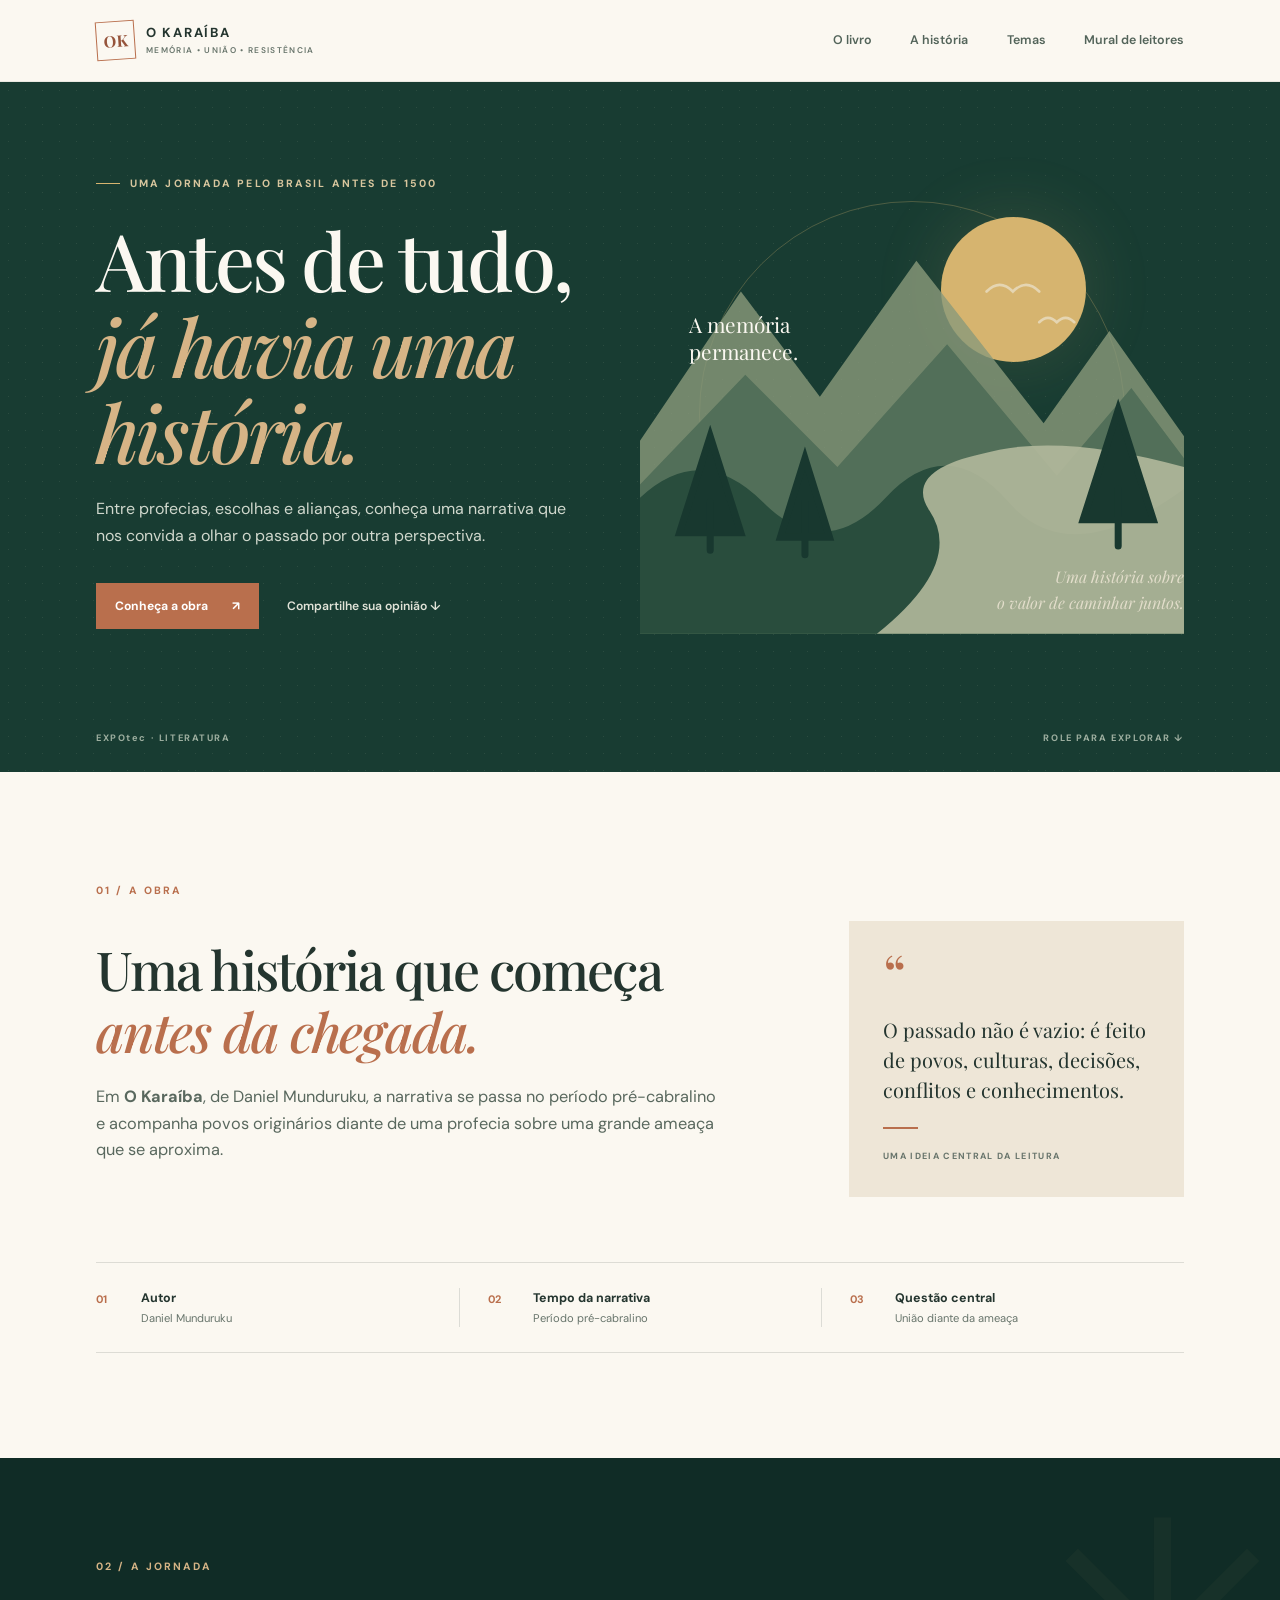
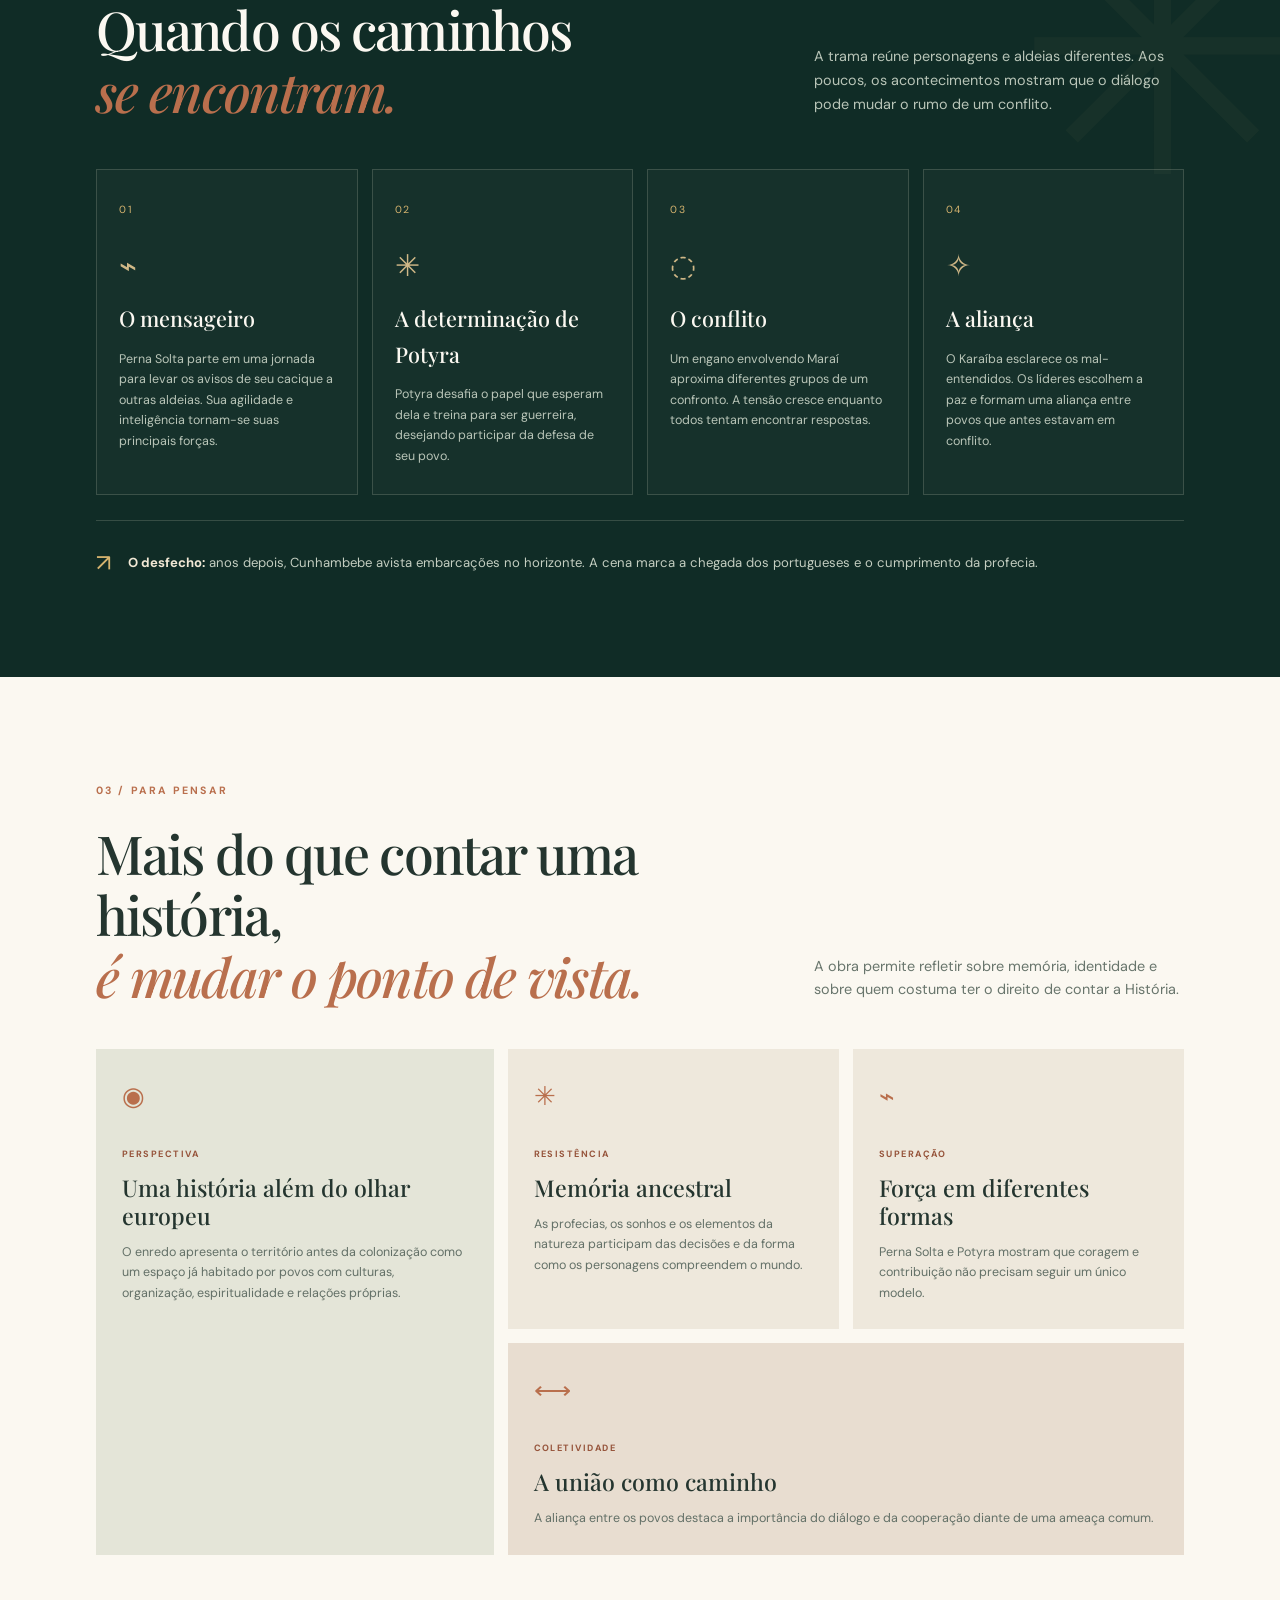
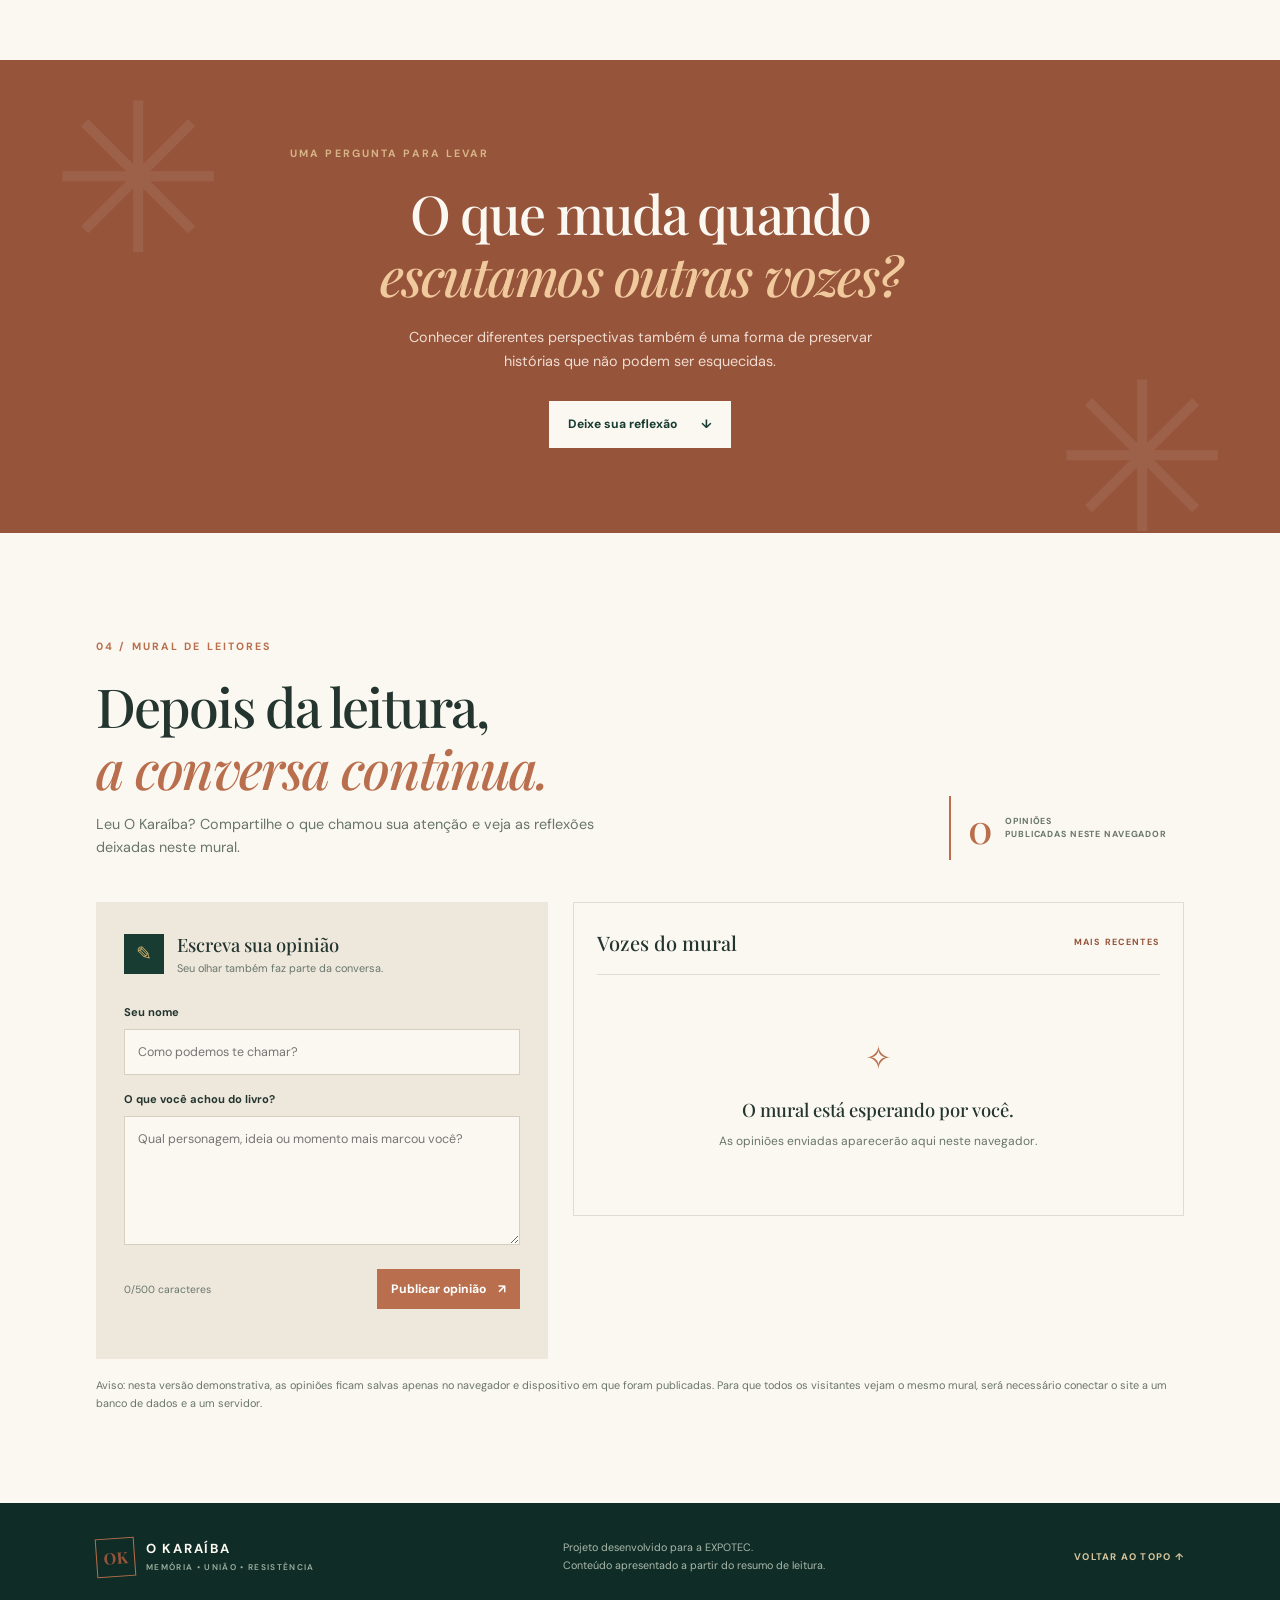
==== index.html @ c80875e7 "Atualização 1" ====
<!DOCTYPE html>
<html lang="pt-BR">
<head>
  <meta charset="UTF-8">
  <meta name="viewport" content="width=device-width, initial-scale=1.0">
  <meta name="description" content="Uma experiência sobre O Karaíba, de Daniel Munduruku: memória, união e resistência dos povos originários.">
  <title>O Karaíba | Memória, união e resistência</title>
  <link rel="preconnect" href="https://fonts.googleapis.com">
  <link rel="preconnect" href="https://fonts.gstatic.com" crossorigin>
  <link href="https://fonts.googleapis.com/css2?family=DM+Sans:wght@400;500;600;700&family=Playfair+Display:wght@500;600;700&display=swap" rel="stylesheet">
  <link rel="stylesheet" href="style.css">
  <script src="script.js" defer></script>
</head>
<body>
  <header class="topbar">
    <a class="brand" href="#inicio" aria-label="O Karaíba, início">
      <span class="brand-mark">OK</span>
      <span>O KARAÍBA<small>MEMÓRIA • UNIÃO • RESISTÊNCIA</small></span>
    </a>
    <button class="menu-toggle" id="menu-toggle" aria-label="Abrir menu" aria-expanded="false">☰</button>
    <nav class="nav" id="nav">
      <a href="#livro">O livro</a>
      <a href="#historia">A história</a>
      <a href="#temas">Temas</a>
      <a href="#mural">Mural de leitores</a>
    </nav>
  </header>

  <main>
    <section class="hero" id="inicio">
      <div class="hero-text">
        <span class="eyebrow"><span></span> UMA JORNADA PELO BRASIL ANTES DE 1500</span>
        <h1>Antes de tudo,<br><em>já havia uma história.</em></h1>
        <p>Entre profecias, escolhas e alianças, conheça uma narrativa que nos convida a olhar o passado por outra perspectiva.</p>
        <div class="hero-actions">
          <a class="button button-primary" href="#livro">Conheça a obra <span>↗</span></a>
          <a class="text-link" href="#mural">Compartilhe sua opinião <span>↓</span></a>
        </div>
      </div>
      <div class="hero-art" aria-label="Ilustração abstrata inspirada em paisagens de floresta e rio">
        <div class="sun"></div>
        <div class="moon-text">A memória<br>permanece.</div>
        <svg class="landscape" viewBox="0 0 620 500" role="img" aria-label="Paisagem estilizada de floresta, montanhas e rio">
          <path class="mountain-back" d="M0 280 115 110 205 230 315 75 460 260 535 155 620 275V500H0Z"/>
          <path class="mountain-front" d="M0 330 120 205 225 310 350 170 475 320 560 220 620 300V500H0Z"/>
          <path class="forest" d="M0 345Q70 280 140 350T280 345T420 350T620 335V500H0Z"/>
          <path class="river" d="M270 500Q370 420 330 360Q300 315 390 295Q475 270 620 310V500Z"/>
          <g class="trees">
            <path d="M45 385 80 275 115 385Z M80 405 80 350" />
            <path d="M505 370 545 245 585 370Z M545 400 545 335" />
            <path d="M160 390 188 300 216 390Z M188 410 188 350" />
          </g>
          <g class="birds"><path d="M395 110q15 -15 30 0q15 -15 30 0"/><path d="M455 145q10 -10 20 0q10 -10 20 0"/></g>
        </svg>
        <div class="art-caption">Uma história sobre<br>o valor de caminhar juntos.</div>
      </div>
      <div class="hero-bottom"><span>EXPOtec · LITERATURA</span><span>ROLE PARA EXPLORAR ↓</span></div>
    </section>

    <section class="intro section-wrap" id="livro">
      <div class="section-kicker">01 / A OBRA</div>
      <div class="intro-grid">
        <div>
          <h2>Uma história que começa <em>antes da chegada.</em></h2>
          <p class="lead">Em <strong>O Karaíba</strong>, de Daniel Munduruku, a narrativa se passa no período pré-cabralino e acompanha povos originários diante de uma profecia sobre uma grande ameaça que se aproxima.</p>
        </div>
        <div class="intro-note">
          <span class="quote-mark">“</span>
          <p>O passado não é vazio: é feito de povos, culturas, decisões, conflitos e conhecimentos.</p>
          <span class="note-line"></span>
          <small>UMA IDEIA CENTRAL DA LEITURA</small>
        </div>
      </div>
      <div class="info-strip">
        <div><span>01</span><strong>Autor</strong><small>Daniel Munduruku</small></div>
        <div><span>02</span><strong>Tempo da narrativa</strong><small>Período pré-cabralino</small></div>
        <div><span>03</span><strong>Questão central</strong><small>União diante da ameaça</small></div>
      </div>
    </section>

    <section class="story-section" id="historia">
      <div class="section-wrap">
        <div class="section-kicker light">02 / A JORNADA</div>
        <div class="section-heading">
          <h2>Quando os caminhos<br><em>se encontram.</em></h2>
          <p>A trama reúne personagens e aldeias diferentes. Aos poucos, os acontecimentos mostram que o diálogo pode mudar o rumo de um conflito.</p>
        </div>
        <div class="story-grid">
          <article class="story-card">
            <span class="story-number">01</span><div class="story-symbol">⌁</div>
            <h3>O mensageiro</h3>
            <p>Perna Solta parte em uma jornada para levar os avisos de seu cacique a outras aldeias. Sua agilidade e inteligência tornam-se suas principais forças.</p>
          </article>
          <article class="story-card">
            <span class="story-number">02</span><div class="story-symbol">✳</div>
            <h3>A determinação de Potyra</h3>
            <p>Potyra desafia o papel que esperam dela e treina para ser guerreira, desejando participar da defesa de seu povo.</p>
          </article>
          <article class="story-card">
            <span class="story-number">03</span><div class="story-symbol">◌</div>
            <h3>O conflito</h3>
            <p>Um engano envolvendo Maraí aproxima diferentes grupos de um confronto. A tensão cresce enquanto todos tentam encontrar respostas.</p>
          </article>
          <article class="story-card">
            <span class="story-number">04</span><div class="story-symbol">✧</div>
            <h3>A aliança</h3>
            <p>O Karaíba esclarece os mal-entendidos. Os líderes escolhem a paz e formam uma aliança entre povos que antes estavam em conflito.</p>
          </article>
        </div>
        <div class="ending-note"><span class="ending-icon">↗</span><p><strong>O desfecho:</strong> anos depois, Cunhambebe avista embarcações no horizonte. A cena marca a chegada dos portugueses e o cumprimento da profecia.</p></div>
      </div>
    </section>

    <section class="themes section-wrap" id="temas">
      <div class="section-kicker">03 / PARA PENSAR</div>
      <div class="section-heading dark-heading">
        <h2>Mais do que contar uma história,<br><em>é mudar o ponto de vista.</em></h2>
        <p>A obra permite refletir sobre memória, identidade e sobre quem costuma ter o direito de contar a História.</p>
      </div>
      <div class="theme-grid">
        <article class="theme-card theme-large">
          <span class="theme-icon">◉</span><span class="theme-label">PERSPECTIVA</span>
          <h3>Uma história além do olhar europeu</h3>
          <p>O enredo apresenta o território antes da colonização como um espaço já habitado por povos com culturas, organização, espiritualidade e relações próprias.</p>
        </article>
        <article class="theme-card">
          <span class="theme-icon">✳</span><span class="theme-label">RESISTÊNCIA</span>
          <h3>Memória ancestral</h3>
          <p>As profecias, os sonhos e os elementos da natureza participam das decisões e da forma como os personagens compreendem o mundo.</p>
        </article>
        <article class="theme-card">
          <span class="theme-icon">⌁</span><span class="theme-label">SUPERAÇÃO</span>
          <h3>Força em diferentes formas</h3>
          <p>Perna Solta e Potyra mostram que coragem e contribuição não precisam seguir um único modelo.</p>
        </article>
        <article class="theme-card theme-wide">
          <span class="theme-icon">⟷</span><span class="theme-label">COLETIVIDADE</span>
          <h3>A união como caminho</h3>
          <p>A aliança entre os povos destaca a importância do diálogo e da cooperação diante de uma ameaça comum.</p>
        </article>
      </div>
    </section>

    <section class="reflection">
      <div class="reflection-inner">
        <span class="section-kicker light">UMA PERGUNTA PARA LEVAR</span>
        <h2>O que muda quando<br><em>escutamos outras vozes?</em></h2>
        <p>Conhecer diferentes perspectivas também é uma forma de preservar histórias que não podem ser esquecidas.</p>
        <a href="#mural" class="button button-light">Deixe sua reflexão <span>↓</span></a>
      </div>
    </section>

    <section class="mural-section section-wrap" id="mural">
      <div class="section-kicker">04 / MURAL DE LEITORES</div>
      <div class="mural-heading">
        <div><h2>Depois da leitura,<br><em>a conversa continua.</em></h2><p>Leu O Karaíba? Compartilhe o que chamou sua atenção e veja as reflexões deixadas neste mural.</p></div>
        <div class="mural-count"><strong id="opinion-count">0</strong><span>OPINIÕES<br>PUBLICADAS NESTE NAVEGADOR</span></div>
      </div>
      <div class="mural-layout">
        <form class="opinion-form" id="opinion-form">
          <div class="form-top"><span>✎</span><div><strong>Escreva sua opinião</strong><small>Seu olhar também faz parte da conversa.</small></div></div>
          <label for="reader-name">Seu nome</label>
          <input id="reader-name" name="name" type="text" maxlength="40" placeholder="Como podemos te chamar?" required>
          <label for="reader-opinion">O que você achou do livro?</label>
          <textarea id="reader-opinion" name="opinion" rows="5" maxlength="500" placeholder="Qual personagem, ideia ou momento mais marcou você?" required></textarea>
          <div class="form-bottom"><small><span id="char-count">0</span>/500 caracteres</small><button class="button button-primary" type="submit">Publicar opinião <span>↗</span></button></div>
          <p class="form-feedback" id="form-feedback" role="status"></p>
        </form>
        <div class="opinions-area">
          <div class="opinions-top"><strong>Vozes do mural</strong><span>MAIS RECENTES</span></div>
          <div id="opinions-list" class="opinions-list" aria-live="polite">
            <div class="empty-state"><span>✧</span><strong>O mural está esperando por você.</strong><p>As opiniões enviadas aparecerão aqui neste navegador.</p></div>
          </div>
        </div>
      </div>
      <p class="mural-disclaimer">Aviso: nesta versão demonstrativa, as opiniões ficam salvas apenas no navegador e dispositivo em que foram publicadas. Para que todos os visitantes vejam o mesmo mural, será necessário conectar o site a um banco de dados e a um servidor.</p>
    </section>
  </main>

  <footer class="footer">
    <a class="brand footer-brand" href="#inicio"><span class="brand-mark">OK</span><span>O KARAÍBA<small>MEMÓRIA • UNIÃO • RESISTÊNCIA</small></span></a>
    <p>Projeto desenvolvido para a EXPOTEC.<br>Conteúdo apresentado a partir do resumo de leitura.</p>
    <a href="#inicio" class="back-top">VOLTAR AO TOPO ↑</a>
  </footer>
</body>
</html>
---- style.css ----
/* O KARAÍBA — identidade visual inspirada em floresta, terra e água */
:root {
  --forest: #183c32;
  --forest-deep: #102c26;
  --leaf: #52735a;
  --sage: #a9b59a;
  --sand: #f2eadb;
  --paper: #fbf8f1;
  --clay: #b96f4d;
  --clay-dark: #96543b;
  --gold: #d6b46f;
  --ink: #24352f;
  --muted: #68756c;
  --line: rgba(36, 53, 47, .14);
  --serif: "Playfair Display", Georgia, serif;
  --sans: "DM Sans", Arial, sans-serif;
}
* { box-sizing: border-box; }
html { scroll-behavior: smooth; scroll-padding-top: 90px; }
body { margin: 0; background: var(--paper); color: var(--ink); font-family: var(--sans); line-height: 1.65; }
a { color: inherit; text-decoration: none; }
.topbar { height: 82px; padding: 0 7.5%; display: flex; align-items: center; justify-content: space-between; background: var(--paper); position: sticky; top: 0; z-index: 20; border-bottom: 1px solid rgba(36,53,47,.08); }
.brand { display: flex; align-items: center; gap: 11px; font-weight: 700; letter-spacing: .13em; font-size: .82rem; line-height: 1.25; }
.brand small { display: block; color: var(--muted); font-size: .52rem; letter-spacing: .16em; margin-top: 5px; font-weight: 600; }
.brand-mark { width: 39px; height: 39px; display: grid; place-items: center; border: 1px solid var(--clay); color: var(--clay-dark); font-family: var(--serif); font-size: 1rem; letter-spacing: 0; transform: rotate(-4deg); }
.nav { display: flex; gap: clamp(18px, 3vw, 42px); align-items: center; }
.nav a { color: #53645a; font-size: .78rem; font-weight: 600; transition: color .2s; }
.nav a:hover, .text-link:hover { color: var(--clay); }
.menu-toggle { display: none; border: 0; background: none; color: var(--forest); font-size: 1.5rem; cursor: pointer; }
.hero { min-height: 690px; background: var(--forest); color: var(--paper); position: relative; overflow: hidden; display: grid; grid-template-columns: 1fr 1fr; align-items: center; padding: 75px 7.5% 100px; }
.hero::before { content: ""; position: absolute; inset: 0; opacity: .13; background-image: radial-gradient(var(--sage) .7px, transparent .7px); background-size: 17px 17px; pointer-events: none; }
.hero-text { max-width: 590px; position: relative; z-index: 2; padding-bottom: 25px; }
.eyebrow, .section-kicker { font-size: .66rem; letter-spacing: .2em; font-weight: 700; color: var(--clay); display: flex; align-items: center; gap: 10px; }
.eyebrow { color: #d8c69e; }
.eyebrow span { width: 24px; height: 1px; background: var(--gold); }
h1, h2, h3, p { margin-top: 0; }
h1, h2 { font-family: var(--serif); font-weight: 500; letter-spacing: -.035em; }
h1 { font-size: clamp(3.2rem, 6.2vw, 5.8rem); line-height: 1.08; margin: 25px 0 22px; }
h1 em, h2 em { color: #d6b486; font-weight: 500; }
.hero-text > p { max-width: 475px; color: #d0d8cd; font-size: 1rem; }
.hero-actions { display: flex; align-items: center; gap: 28px; margin-top: 34px; flex-wrap: wrap; }
.button { display: inline-flex; align-items: center; justify-content: center; gap: 24px; padding: 13px 19px; font-family: var(--sans); font-size: .76rem; font-weight: 700; border: 0; cursor: pointer; transition: transform .2s, background .2s; }
.button:hover { transform: translateY(-2px); }
.button-primary { background: var(--clay); color: white; }
.button-primary:hover { background: var(--clay-dark); }
.text-link { font-size: .76rem; color: #e1e3d8; font-weight: 600; }
.hero-art { min-height: 470px; position: relative; display: flex; align-items: center; justify-content: center; }
.hero-art::before { content: ""; position: absolute; width: 78%; aspect-ratio: 1; border: 1px solid rgba(214,180,111,.28); border-radius: 50%; }
.sun { width: 145px; height: 145px; border-radius: 50%; background: var(--gold); position: absolute; top: 8%; right: 18%; box-shadow: 0 0 70px rgba(214,180,111,.16); }
.landscape { width: 112%; max-width: 660px; position: relative; z-index: 1; overflow: visible; }
.mountain-back { fill: #8a9a7b; opacity: .8; }
.mountain-front { fill: #526f59; }
.forest { fill: #294d3d; }
.river { fill: #b2b89c; opacity: .9; }
.trees { fill: #18382f; stroke: #18382f; stroke-width: 8; stroke-linecap: round; }
.birds { fill: none; stroke: #e5d5b2; stroke-width: 3; stroke-linecap: round; }
.moon-text { position: absolute; z-index: 3; top: 28%; left: 9%; font-family: var(--serif); font-size: 1.3rem; line-height: 1.3; color: var(--paper); }
.art-caption { position: absolute; z-index: 4; right: 0; bottom: 7%; color: #e2ddca; font-family: var(--serif); font-style: italic; font-size: 1rem; text-align: right; }
.hero-bottom { position: absolute; left: 7.5%; right: 7.5%; bottom: 26px; display: flex; justify-content: space-between; color: #9eafa0; font-size: .58rem; letter-spacing: .17em; font-weight: 700; }
.section-wrap { width: min(1120px, 85%); margin: 0 auto; }
.intro { padding-top: 110px; padding-bottom: 105px; }
.intro-grid { display: grid; grid-template-columns: 1.3fr .7fr; gap: 12%; align-items: center; margin-top: 22px; }
h2 { font-size: clamp(2.35rem, 4.2vw, 3.8rem); line-height: 1.15; margin-bottom: 22px; }
h2 em { color: var(--clay); }
.lead { font-size: 1.02rem; color: #59685e; max-width: 680px; }
.intro-note { background: #eee6d7; padding: 30px 34px; position: relative; }
.quote-mark { font-family: var(--serif); color: var(--clay); font-size: 3.5rem; line-height: .8; }
.intro-note p { font-family: var(--serif); font-size: 1.25rem; line-height: 1.5; margin: 10px 0 22px; }
.note-line { display: block; width: 35px; height: 2px; background: var(--clay); margin-bottom: 12px; }
.intro-note small { font-size: .56rem; color: var(--muted); letter-spacing: .15em; font-weight: 700; }
.info-strip { margin-top: 65px; padding: 25px 0; border-top: 1px solid var(--line); border-bottom: 1px solid var(--line); display: grid; grid-template-columns: repeat(3, 1fr); }
.info-strip div { display: grid; grid-template-columns: 35px 1fr; column-gap: 10px; }
.info-strip div + div { border-left: 1px solid var(--line); padding-left: 28px; }
.info-strip span { grid-row: span 2; color: var(--clay); font-size: .68rem; font-weight: 700; padding-top: 3px; }
.info-strip strong { font-size: .78rem; }
.info-strip small { color: var(--muted); font-size: .7rem; }
.story-section { background: var(--forest-deep); color: var(--paper); padding: 100px 0 95px; position: relative; overflow: hidden; }
.story-section::after { content: "✳"; position: absolute; right: -30px; top: 20px; font-size: 22rem; line-height: 1; color: rgba(214,180,111,.035); pointer-events: none; }
.light { color: #d6b486; }
.section-heading { display: flex; justify-content: space-between; align-items: end; gap: 40px; margin: 22px 0 48px; position: relative; z-index: 1; }
.section-heading h2 { margin: 0; }
.section-heading p { max-width: 370px; color: #b9c5b8; font-size: .9rem; margin-bottom: 5px; }
.story-grid { display: grid; grid-template-columns: repeat(4, 1fr); gap: 14px; position: relative; z-index: 1; }
.story-card { padding: 25px 22px 27px; border: 1px solid rgba(228,224,203,.18); min-height: 285px; position: relative; background: rgba(255,255,255,.025); }
.story-number { color: var(--gold); font-size: .65rem; letter-spacing: .15em; }
.story-symbol { color: #d0b887; font-size: 1.9rem; margin: 19px 0 10px; }
.story-card h3 { font-family: var(--serif); font-size: 1.35rem; font-weight: 500; margin-bottom: 12px; }
.story-card p { color: #b9c5b8; font-size: .78rem; margin: 0; }
.ending-note { margin-top: 25px; display: flex; gap: 17px; align-items: center; border-top: 1px solid rgba(228,224,203,.18); padding-top: 22px; position: relative; z-index: 1; }
.ending-icon { color: var(--gold); font-size: 1.5rem; }
.ending-note p { margin: 0; color: #c4cec1; font-size: .82rem; }
.ending-note strong { color: #f1e8d5; }
.themes { padding-top: 105px; padding-bottom: 105px; }
.dark-heading { margin-bottom: 42px; }
.dark-heading p { color: var(--muted); }
.theme-grid { display: grid; grid-template-columns: 1.2fr 1fr 1fr; gap: 14px; }
.theme-card { min-height: 245px; background: #eee8dc; padding: 26px; }
.theme-large { grid-row: span 2; min-height: 100%; background: #e4e5d8; }
.theme-wide { grid-column: span 2; min-height: 190px; background: #e8ddd0; }
.theme-icon { display: block; font-size: 1.65rem; color: var(--clay); margin-bottom: 20px; }
.theme-label { color: var(--clay-dark); letter-spacing: .16em; font-size: .57rem; font-weight: 700; }
.theme-card h3 { font-family: var(--serif); font-size: 1.45rem; line-height: 1.2; font-weight: 500; margin: 9px 0 12px; }
.theme-card p { color: #637067; font-size: .78rem; margin: 0; }
.reflection { background: var(--clay-dark); color: var(--paper); padding: 85px 7.5%; text-align: center; position: relative; overflow: hidden; }
.reflection::before, .reflection::after { content: "✳"; position: absolute; color: rgba(255,255,255,.07); font-size: 13rem; }
.reflection::before { left: 4%; top: -50px; }.reflection::after { right: 4%; bottom: -100px; }
.reflection-inner { max-width: 700px; margin: auto; position: relative; z-index: 1; }
.reflection h2 { margin: 20px 0; }
.reflection h2 em { color: #f0c99d; }
.reflection p { color: #f0dcd0; max-width: 510px; margin: 0 auto 28px; font-size: .9rem; }
.button-light { background: var(--paper); color: var(--forest); }
.mural-section { padding-top: 105px; padding-bottom: 90px; }
.mural-heading { display: flex; justify-content: space-between; align-items: end; gap: 30px; margin: 20px 0 42px; }
.mural-heading h2 { margin-bottom: 14px; }
.mural-heading p { max-width: 540px; color: var(--muted); margin: 0; font-size: .9rem; }
.mural-count { display: flex; align-items: center; gap: 12px; padding: 12px 17px; border-left: 2px solid var(--clay); }
.mural-count strong { font-family: var(--serif); color: var(--clay); font-size: 2.5rem; font-weight: 500; line-height: 1; }
.mural-count span { color: var(--muted); font-size: .55rem; font-weight: 700; letter-spacing: .1em; line-height: 1.5; }
.mural-layout { display: grid; grid-template-columns: .85fr 1.15fr; gap: 25px; align-items: start; }
.opinion-form { background: #eee8dc; padding: 28px; }
.form-top { display: flex; gap: 13px; align-items: center; margin-bottom: 25px; }
.form-top > span { width: 40px; height: 40px; display: grid; place-items: center; background: var(--forest); color: var(--gold); font-size: 1.2rem; }
.form-top strong, .form-top small { display: block; }
.form-top strong { font-family: var(--serif); font-size: 1.15rem; font-weight: 500; }
.form-top small { color: var(--muted); font-size: .68rem; }
.opinion-form label { display: block; font-size: .7rem; font-weight: 700; margin: 15px 0 7px; }
.opinion-form input, .opinion-form textarea { width: 100%; padding: 12px 13px; border: 1px solid #d6cebf; background: #fbf8f1; font: inherit; font-size: .78rem; color: var(--ink); border-radius: 0; outline: none; resize: vertical; }
.opinion-form input:focus, .opinion-form textarea:focus { border-color: var(--leaf); box-shadow: 0 0 0 2px rgba(82,115,90,.12); }
.form-bottom { display: flex; justify-content: space-between; align-items: center; gap: 12px; margin-top: 16px; }
.form-bottom small { color: var(--muted); font-size: .65rem; }
.form-bottom .button { padding: 12px 14px; gap: 12px; }
.form-feedback { color: var(--forest); font-size: .72rem; min-height: 1em; margin: 10px 0 0; }
.opinions-area { min-height: 300px; border: 1px solid var(--line); padding: 23px; }
.opinions-top { display: flex; justify-content: space-between; align-items: center; border-bottom: 1px solid var(--line); padding-bottom: 15px; margin-bottom: 17px; }
.opinions-top strong { font-family: var(--serif); font-size: 1.25rem; font-weight: 500; }
.opinions-top span { color: var(--clay-dark); font-size: .56rem; letter-spacing: .13em; font-weight: 700; }
.opinions-list { display: grid; gap: 13px; }
.empty-state { text-align: center; padding: 40px 15px; color: var(--muted); }
.empty-state > span { display: block; font-size: 2rem; color: var(--clay); margin-bottom: 10px; }
.empty-state strong { color: var(--ink); font-family: var(--serif); font-size: 1.15rem; font-weight: 500; }
.empty-state p { font-size: .75rem; margin: 7px 0 0; }
.opinion-card { padding: 16px; background: #f3eee5; border-left: 2px solid var(--clay); }
.opinion-card-head { display: flex; justify-content: space-between; align-items: center; gap: 10px; margin-bottom: 8px; }
.opinion-card strong { font-size: .76rem; }
.opinion-card time { font-size: .6rem; color: var(--muted); }
.opinion-card p { margin: 0; color: #59685e; font-size: .78rem; overflow-wrap: anywhere; }
.mural-disclaimer { color: var(--muted); font-size: .68rem; margin: 18px 0 0; }
.footer { background: var(--forest-deep); color: #d8dfd5; padding: 35px 7.5%; display: flex; align-items: center; justify-content: space-between; gap: 25px; }
.footer-brand { color: var(--paper); }
.footer-brand small { color: #9cafa0; }
.footer p { color: #aab9ac; font-size: .67rem; margin: 0; }
.back-top { color: #d8c69e; font-size: .6rem; letter-spacing: .13em; font-weight: 700; }

@media (max-width: 900px) {
  .topbar { padding: 0 5%; }
  .hero { padding-left: 6%; padding-right: 6%; grid-template-columns: 1fr .9fr; min-height: 620px; }
  .hero-art { min-height: 390px; }
  .story-grid { grid-template-columns: repeat(2, 1fr); }
  .theme-grid { grid-template-columns: 1fr 1fr; }
  .theme-large { grid-row: auto; min-height: 245px; }
  .theme-wide { grid-column: span 2; }
  .section-wrap { width: 88%; }
}
@media (max-width: 650px) {
  html { scroll-padding-top: 70px; }
  .topbar { height: 70px; }
  .menu-toggle { display: block; }
  .nav { display: none; position: absolute; top: 70px; left: 0; right: 0; padding: 18px 6% 22px; background: var(--paper); border-bottom: 1px solid var(--line); flex-direction: column; align-items: flex-start; gap: 15px; }
  .nav.open { display: flex; }
  .hero { display: block; min-height: auto; padding: 75px 7% 85px; }
  .hero-text { padding: 0; }
  h1 { font-size: clamp(3rem, 13vw, 4.3rem); }
  .hero-art { min-height: 300px; margin: 20px -8% 0; }
  .hero-art::before { width: 70%; }
  .sun { width: 100px; height: 100px; right: 20%; top: 5%; }
  .moon-text { top: 22%; left: 13%; font-size: 1rem; }
  .art-caption { right: 8%; bottom: 2%; font-size: .8rem; }
  .hero-bottom { left: 7%; right: 7%; bottom: 20px; font-size: .48rem; }
  .section-wrap { width: 86%; }
  .intro, .themes, .mural-section { padding-top: 75px; padding-bottom: 75px; }
  .intro-grid { grid-template-columns: 1fr; gap: 25px; }
  h2 { font-size: 2.5rem; }
  .info-strip { grid-template-columns: 1fr; gap: 18px; margin-top: 35px; }
  .info-strip div + div { border-left: 0; padding-left: 0; }
  .story-section { padding: 75px 0; }
  .section-heading { display: block; margin-bottom: 32px; }
  .section-heading p { margin-top: 18px; }
  .story-grid { grid-template-columns: 1fr; }
  .story-card { min-height: 0; }
  .ending-note { align-items: flex-start; }
  .theme-grid { grid-template-columns: 1fr; }
  .theme-large, .theme-wide { grid-column: auto; grid-row: auto; min-height: 0; }
  .reflection { padding: 70px 7%; }
  .reflection::before, .reflection::after { font-size: 8rem; }
  .mural-heading { display: block; }
  .mural-count { margin-top: 25px; width: fit-content; }
  .mural-layout { grid-template-columns: 1fr; }
  .opinion-form { padding: 22px; }
  .form-bottom { align-items: flex-start; flex-direction: column; }
  .form-bottom .button { width: 100%; }
  .footer { flex-direction: column; align-items: flex-start; padding: 32px 7%; }
}
@media (prefers-reduced-motion: reduce) {
  html { scroll-behavior: auto; }
  *, *::before, *::after { transition-duration: .01ms !important; animation-duration: .01ms !important; }
}
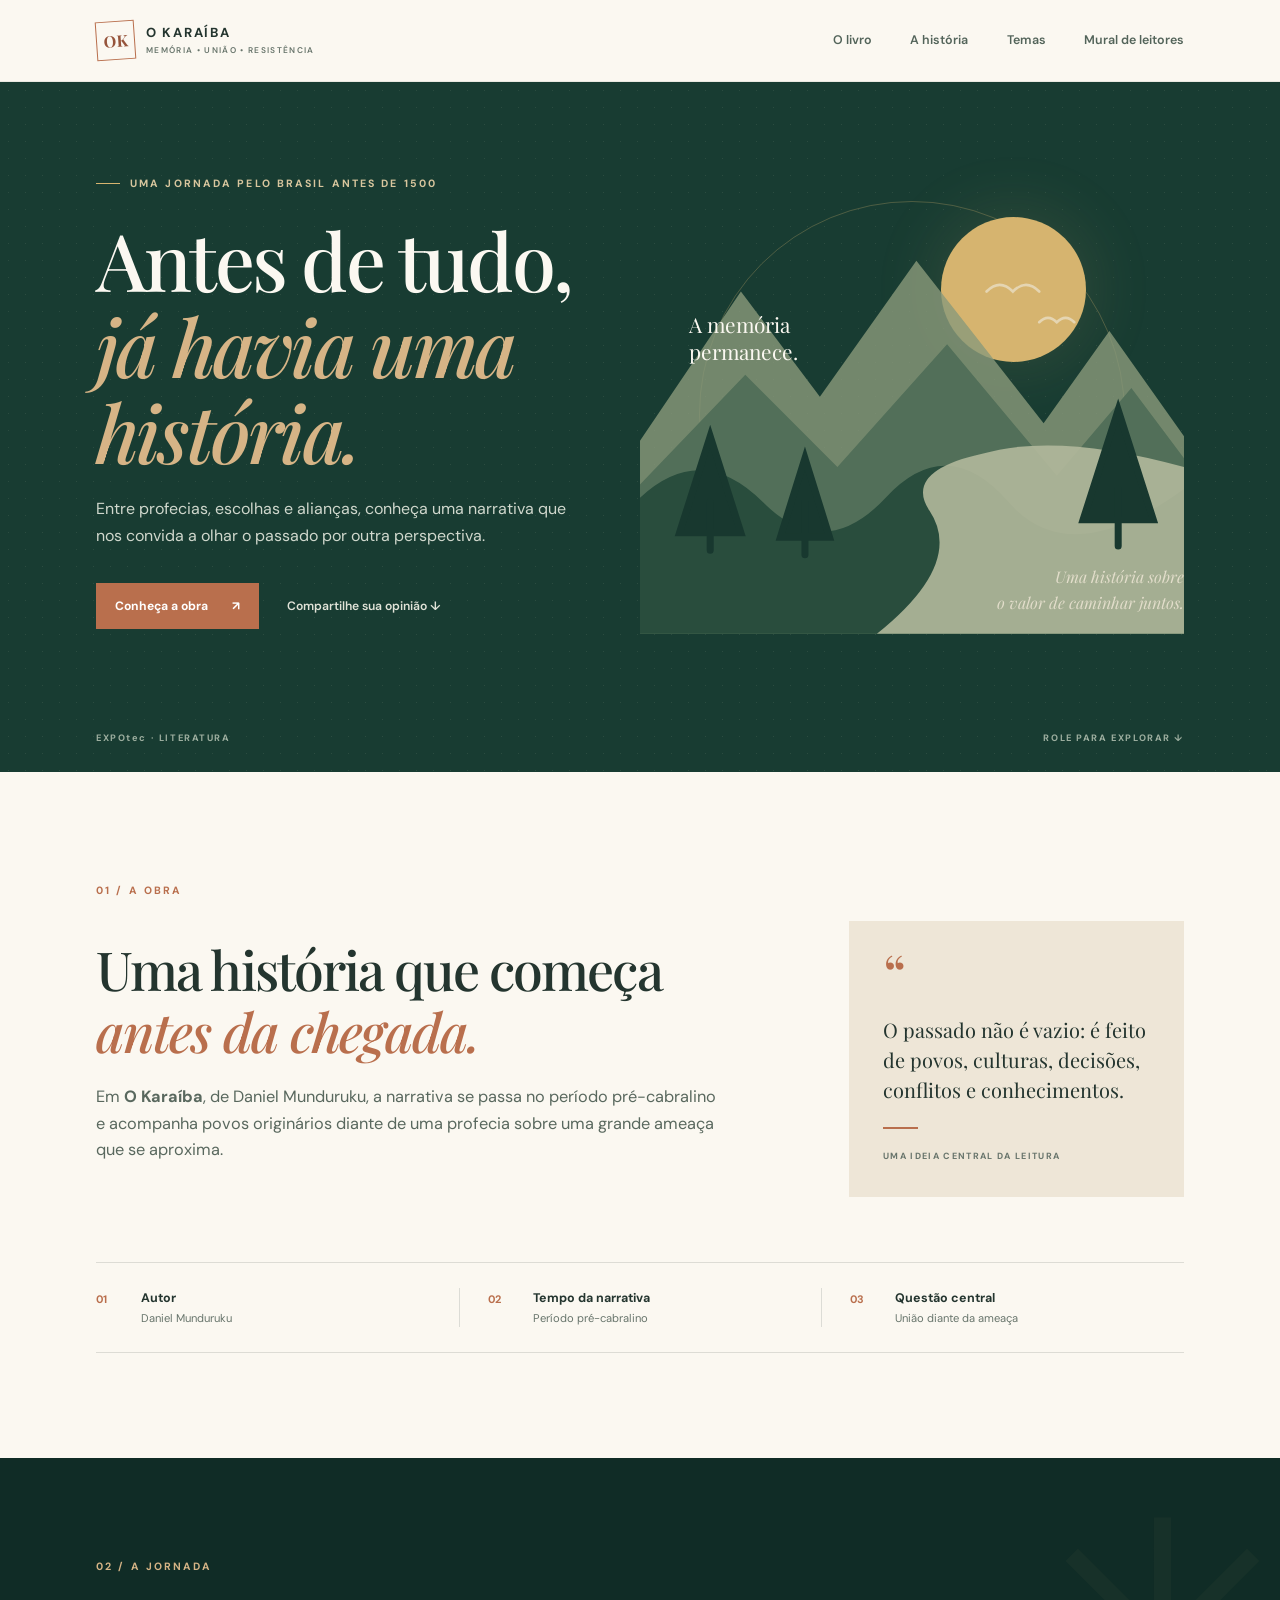
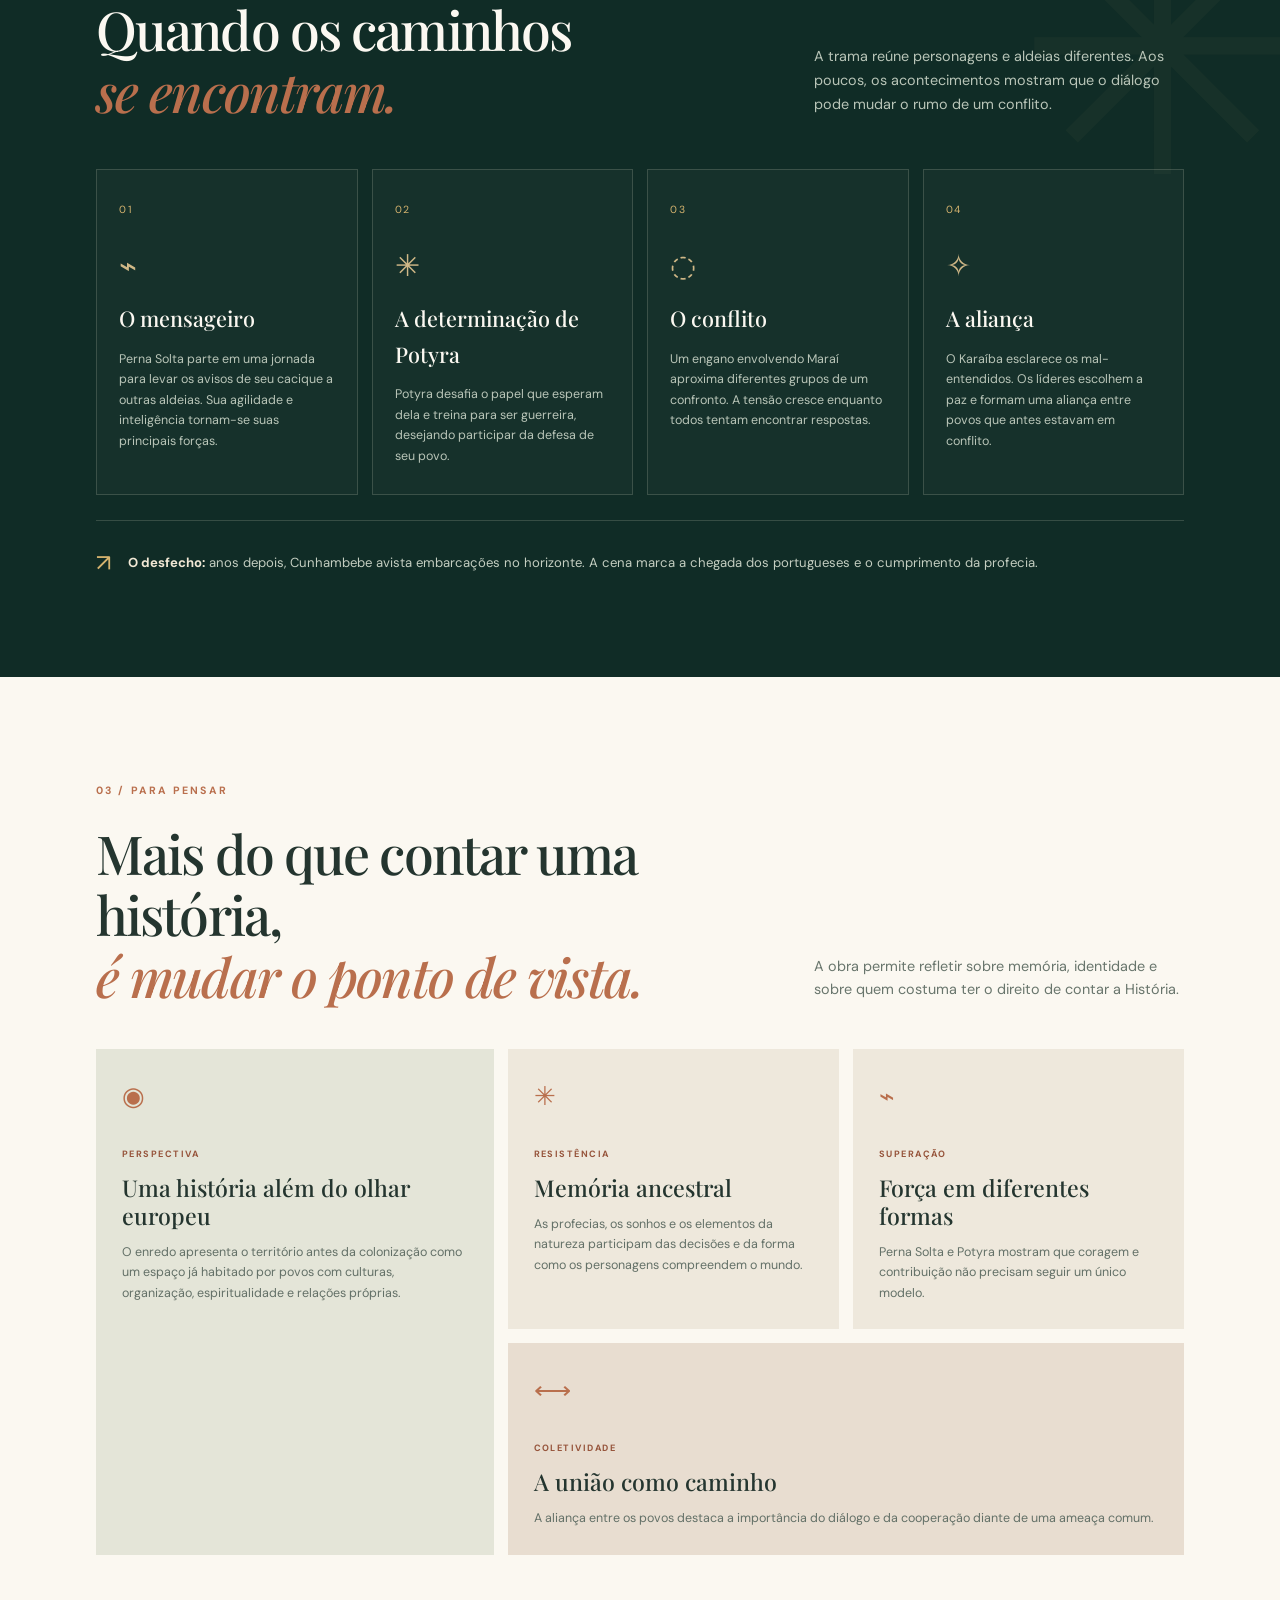
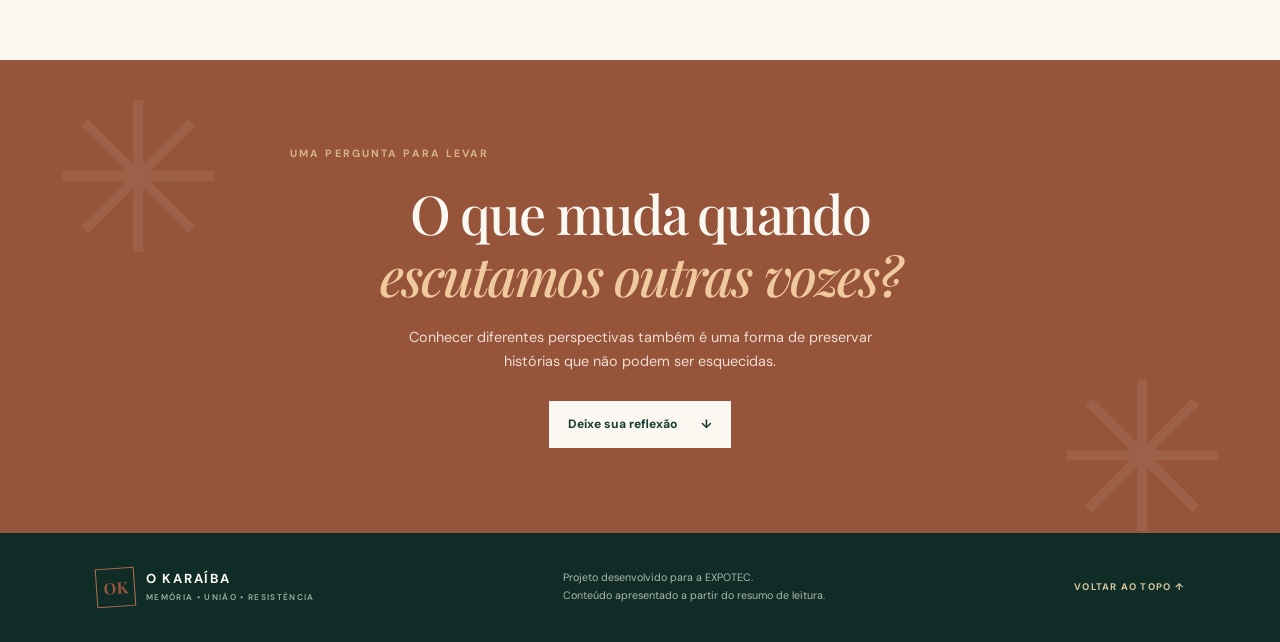
==== commit 3da5819b: "." ====
--- a/index.html
+++ b/index.html
@@ -146,36 +146,10 @@
         <span class="section-kicker light">UMA PERGUNTA PARA LEVAR</span>
         <h2>O que muda quando<br><em>escutamos outras vozes?</em></h2>
         <p>Conhecer diferentes perspectivas também é uma forma de preservar histórias que não podem ser esquecidas.</p>
-        <a href="#mural" class="button button-light">Deixe sua reflexão <span>↓</span></a>
+        <a href="mural.html" class="button button-light">Deixe sua reflexão <span>↓</span></a>
       </div>
     </section>
 
-    <section class="mural-section section-wrap" id="mural">
-      <div class="section-kicker">04 / MURAL DE LEITORES</div>
-      <div class="mural-heading">
-        <div><h2>Depois da leitura,<br><em>a conversa continua.</em></h2><p>Leu O Karaíba? Compartilhe o que chamou sua atenção e veja as reflexões deixadas neste mural.</p></div>
-        <div class="mural-count"><strong id="opinion-count">0</strong><span>OPINIÕES<br>PUBLICADAS NESTE NAVEGADOR</span></div>
-      </div>
-      <div class="mural-layout">
-        <form class="opinion-form" id="opinion-form">
-          <div class="form-top"><span>✎</span><div><strong>Escreva sua opinião</strong><small>Seu olhar também faz parte da conversa.</small></div></div>
-          <label for="reader-name">Seu nome</label>
-          <input id="reader-name" name="name" type="text" maxlength="40" placeholder="Como podemos te chamar?" required>
-          <label for="reader-opinion">O que você achou do livro?</label>
-          <textarea id="reader-opinion" name="opinion" rows="5" maxlength="500" placeholder="Qual personagem, ideia ou momento mais marcou você?" required></textarea>
-          <div class="form-bottom"><small><span id="char-count">0</span>/500 caracteres</small><button class="button button-primary" type="submit">Publicar opinião <span>↗</span></button></div>
-          <p class="form-feedback" id="form-feedback" role="status"></p>
-        </form>
-        <div class="opinions-area">
-          <div class="opinions-top"><strong>Vozes do mural</strong><span>MAIS RECENTES</span></div>
-          <div id="opinions-list" class="opinions-list" aria-live="polite">
-            <div class="empty-state"><span>✧</span><strong>O mural está esperando por você.</strong><p>As opiniões enviadas aparecerão aqui neste navegador.</p></div>
-          </div>
-        </div>
-      </div>
-      <p class="mural-disclaimer">Aviso: nesta versão demonstrativa, as opiniões ficam salvas apenas no navegador e dispositivo em que foram publicadas. Para que todos os visitantes vejam o mesmo mural, será necessário conectar o site a um banco de dados e a um servidor.</p>
-    </section>
-  </main>
 
   <footer class="footer">
     <a class="brand footer-brand" href="#inicio"><span class="brand-mark">OK</span><span>O KARAÍBA<small>MEMÓRIA • UNIÃO • RESISTÊNCIA</small></span></a>
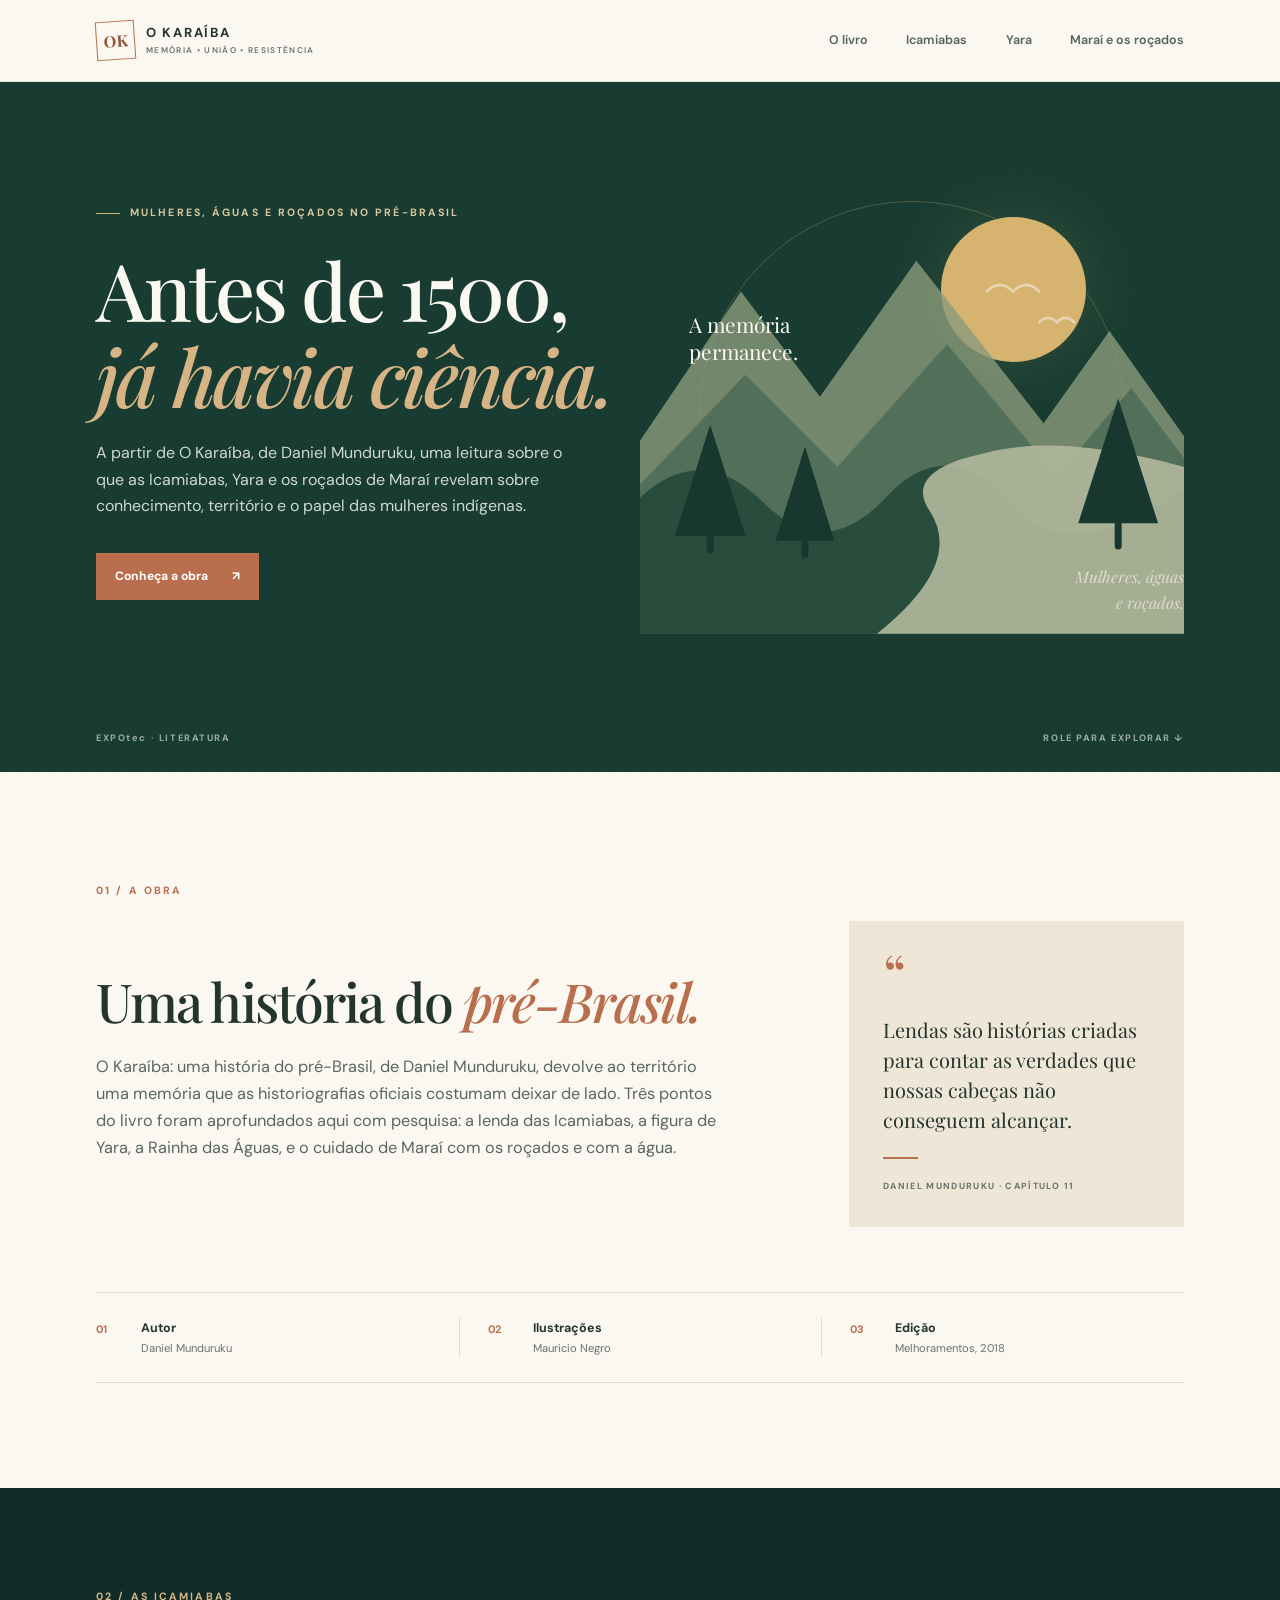
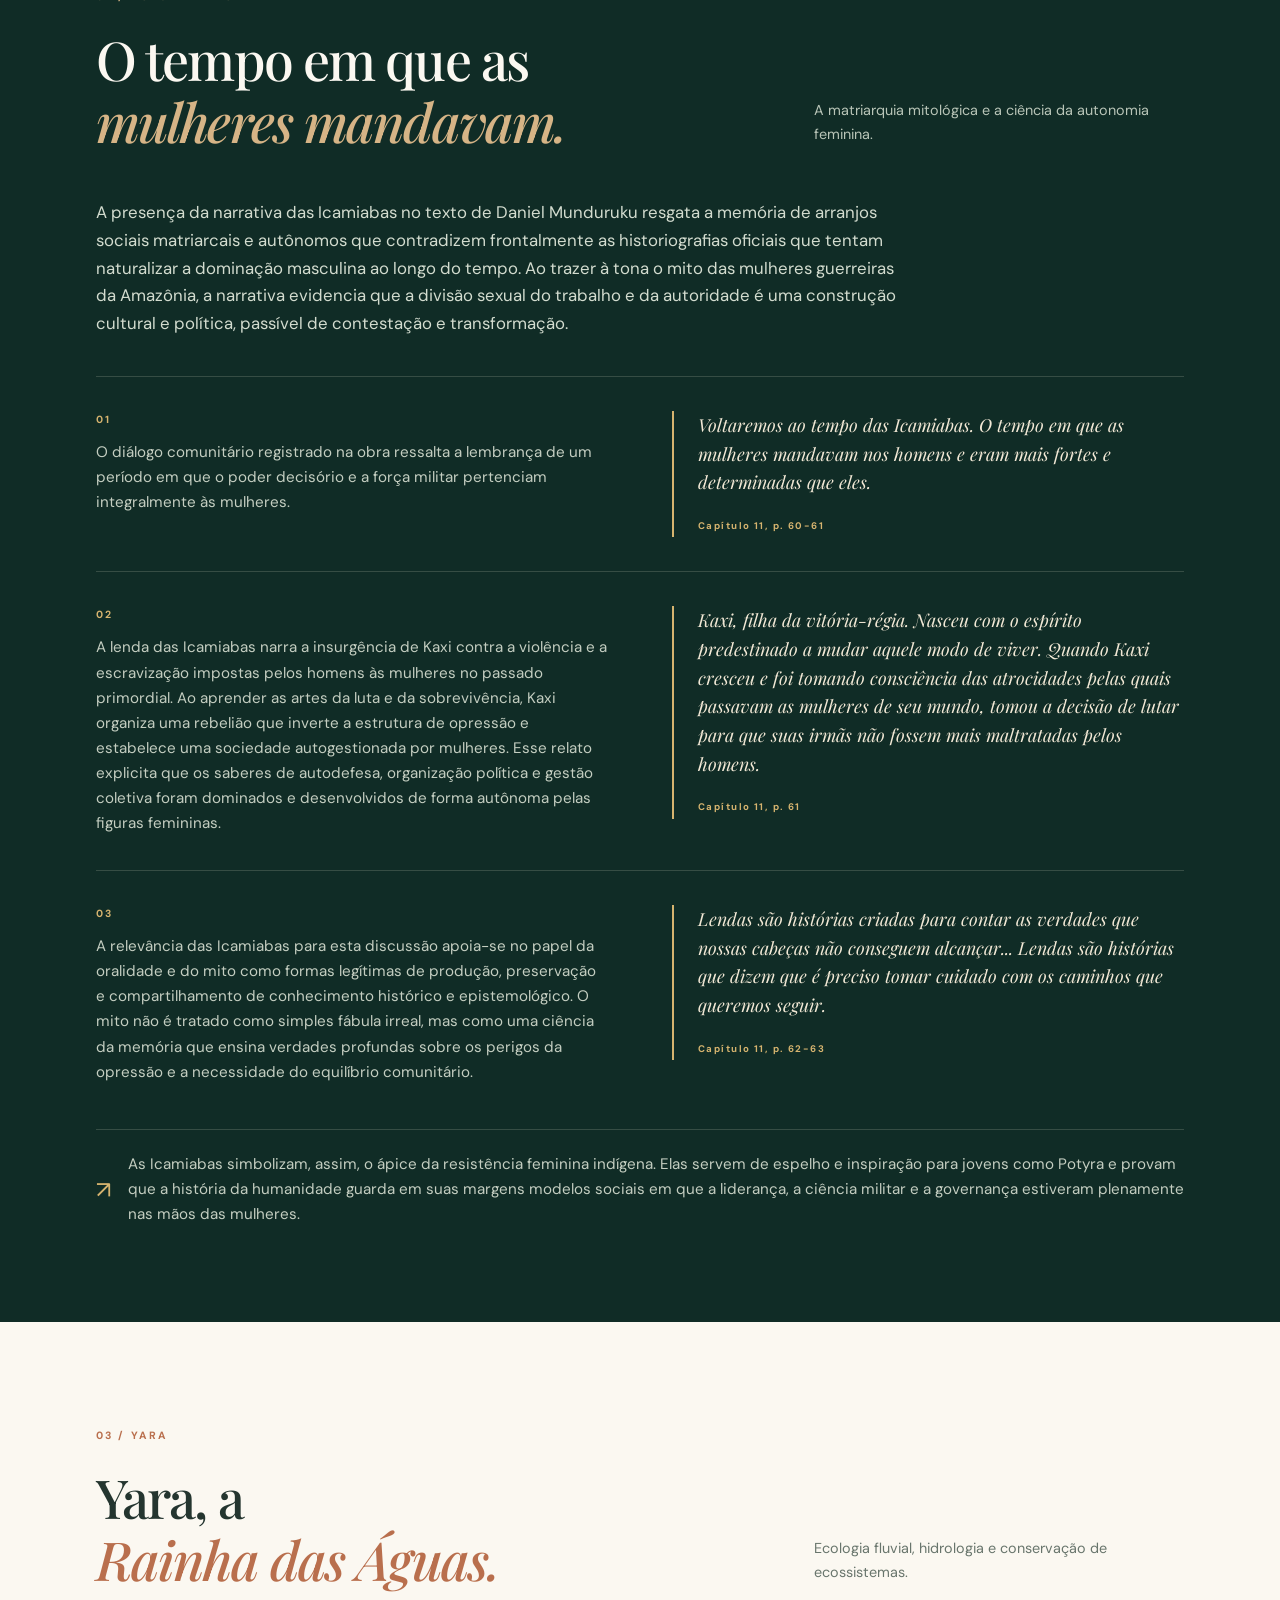
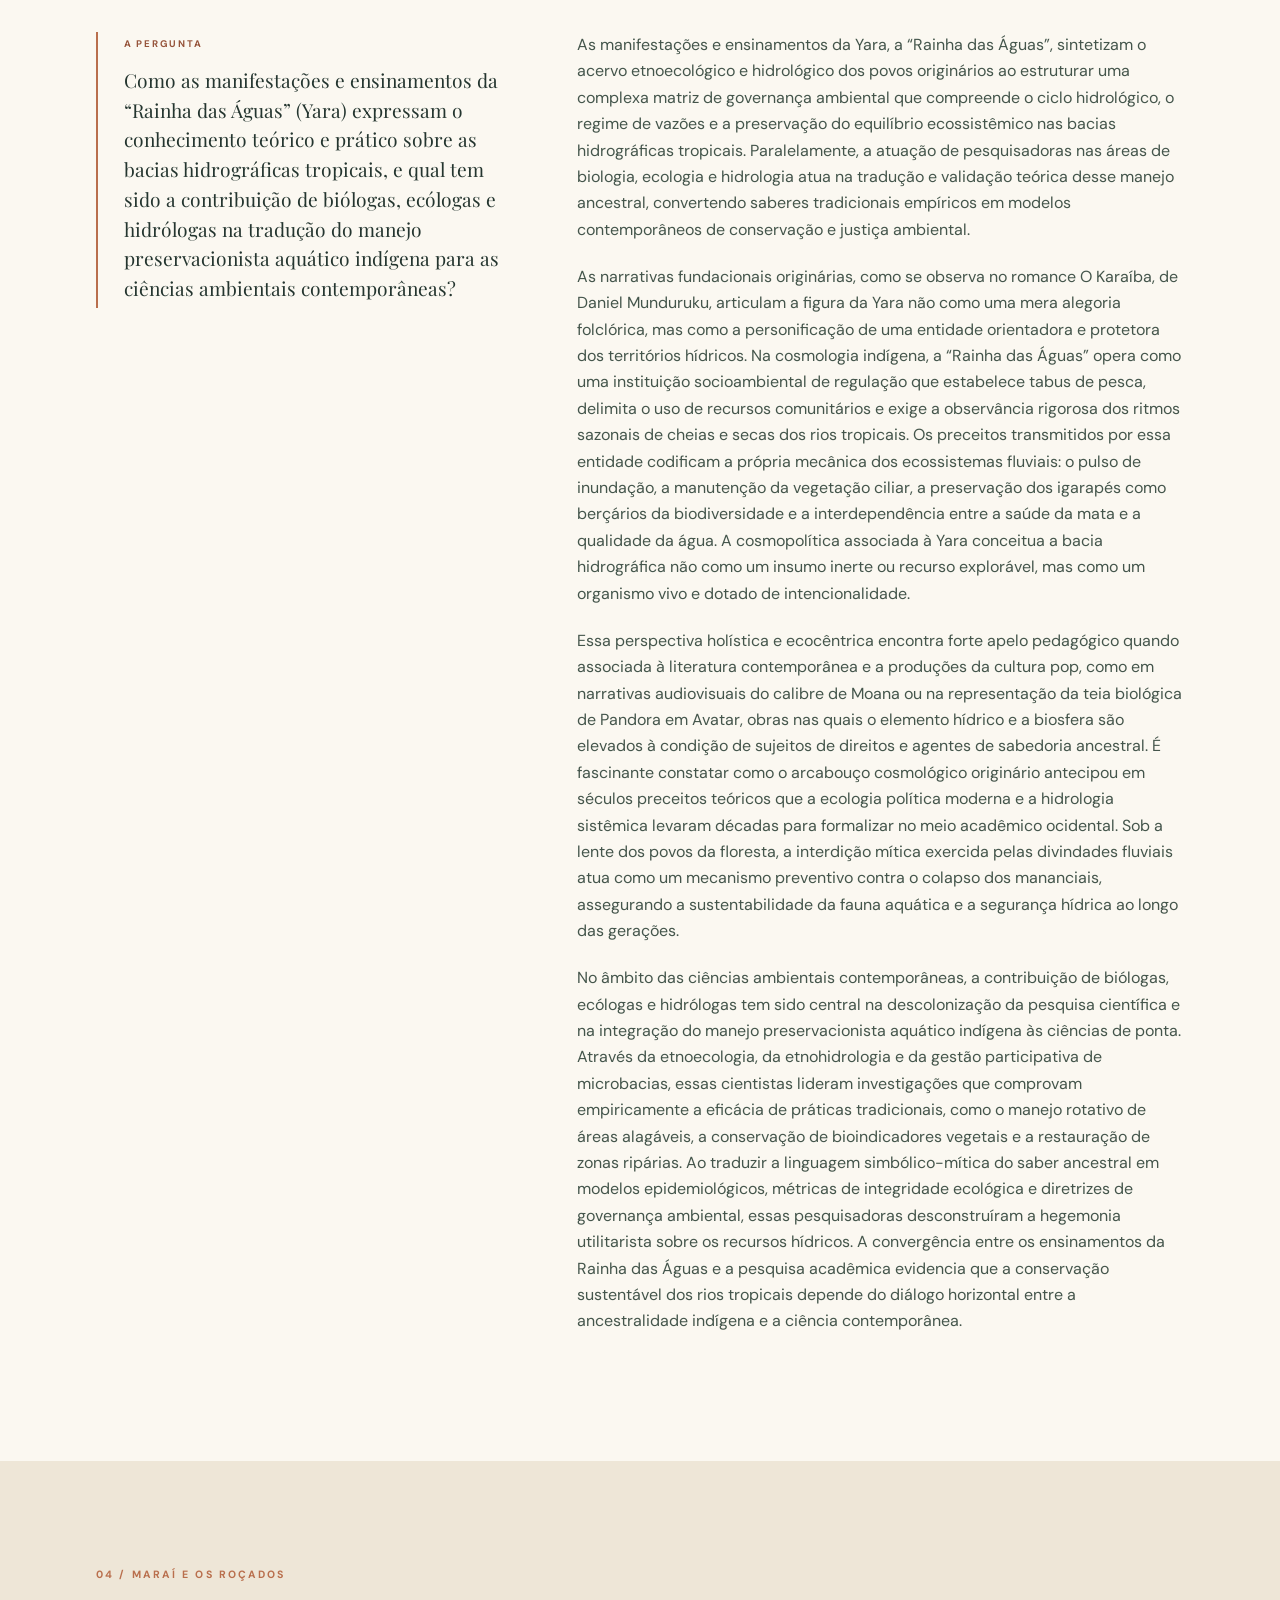
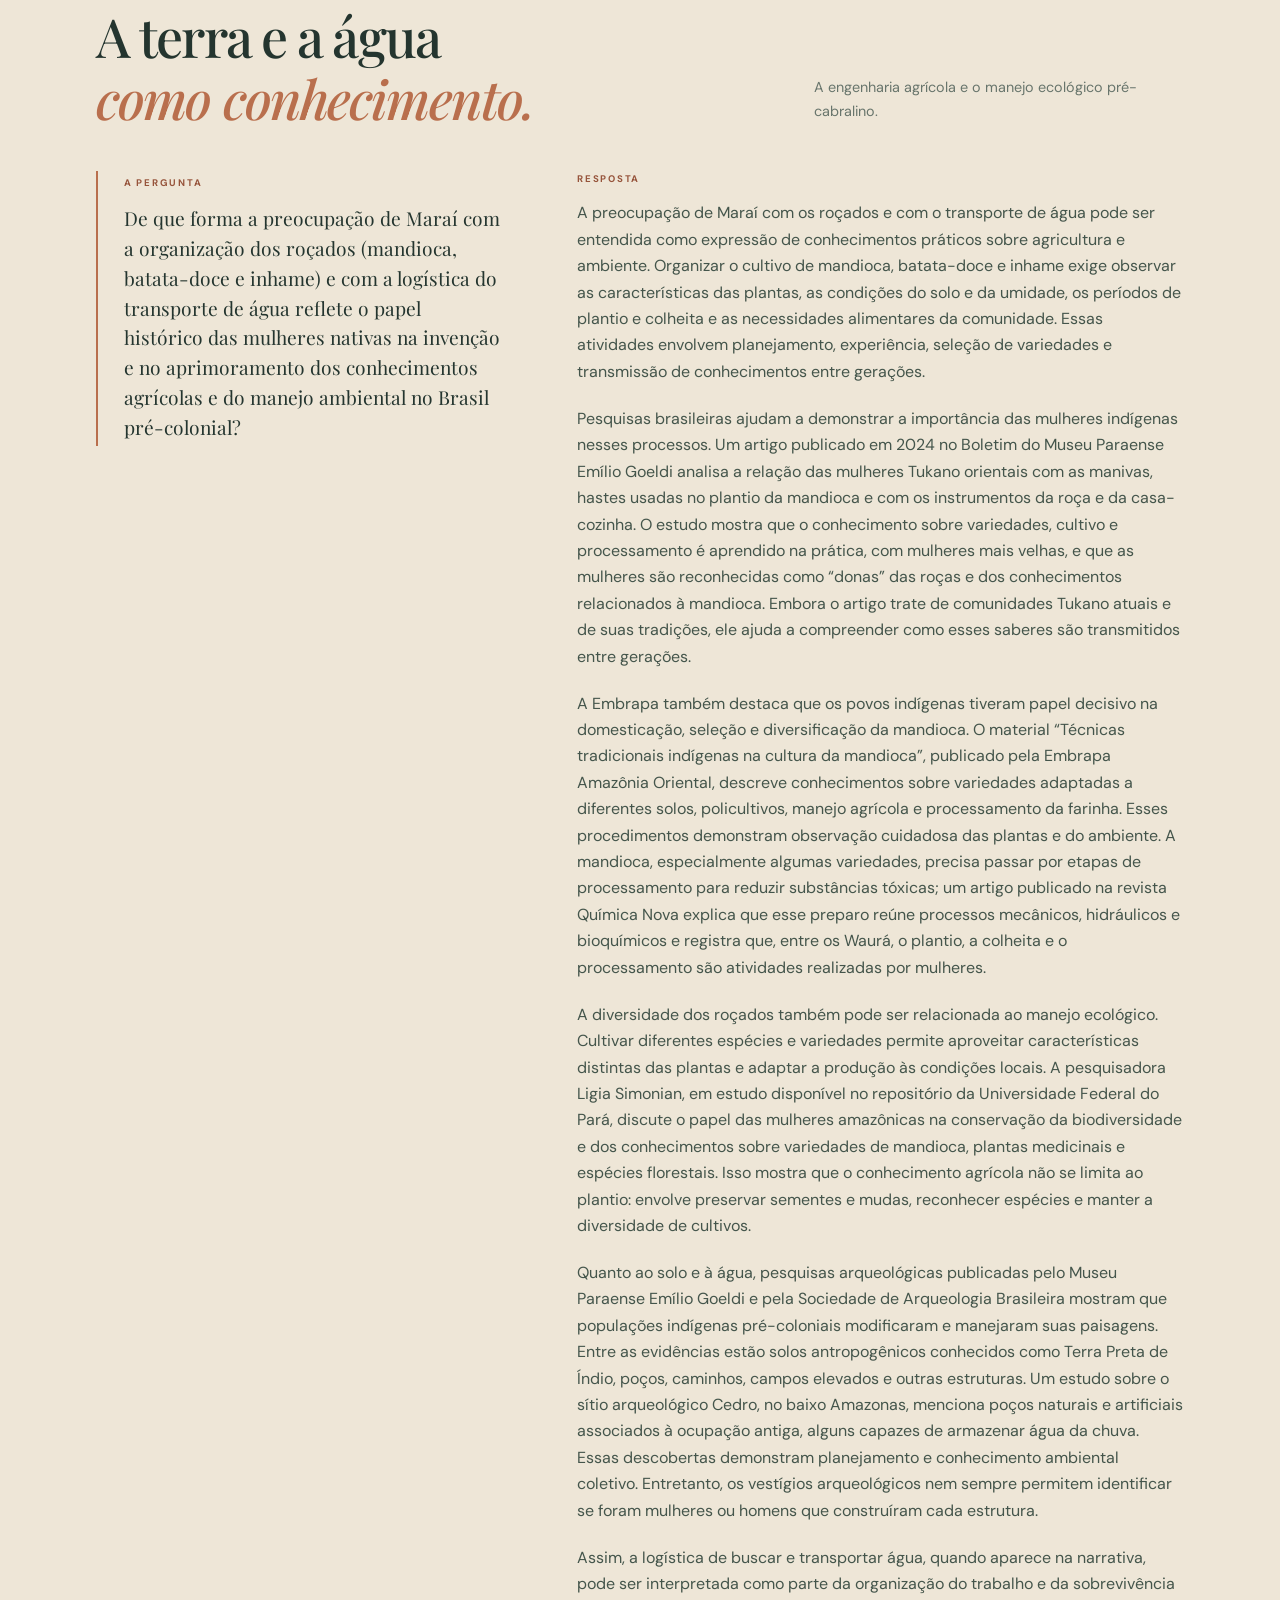
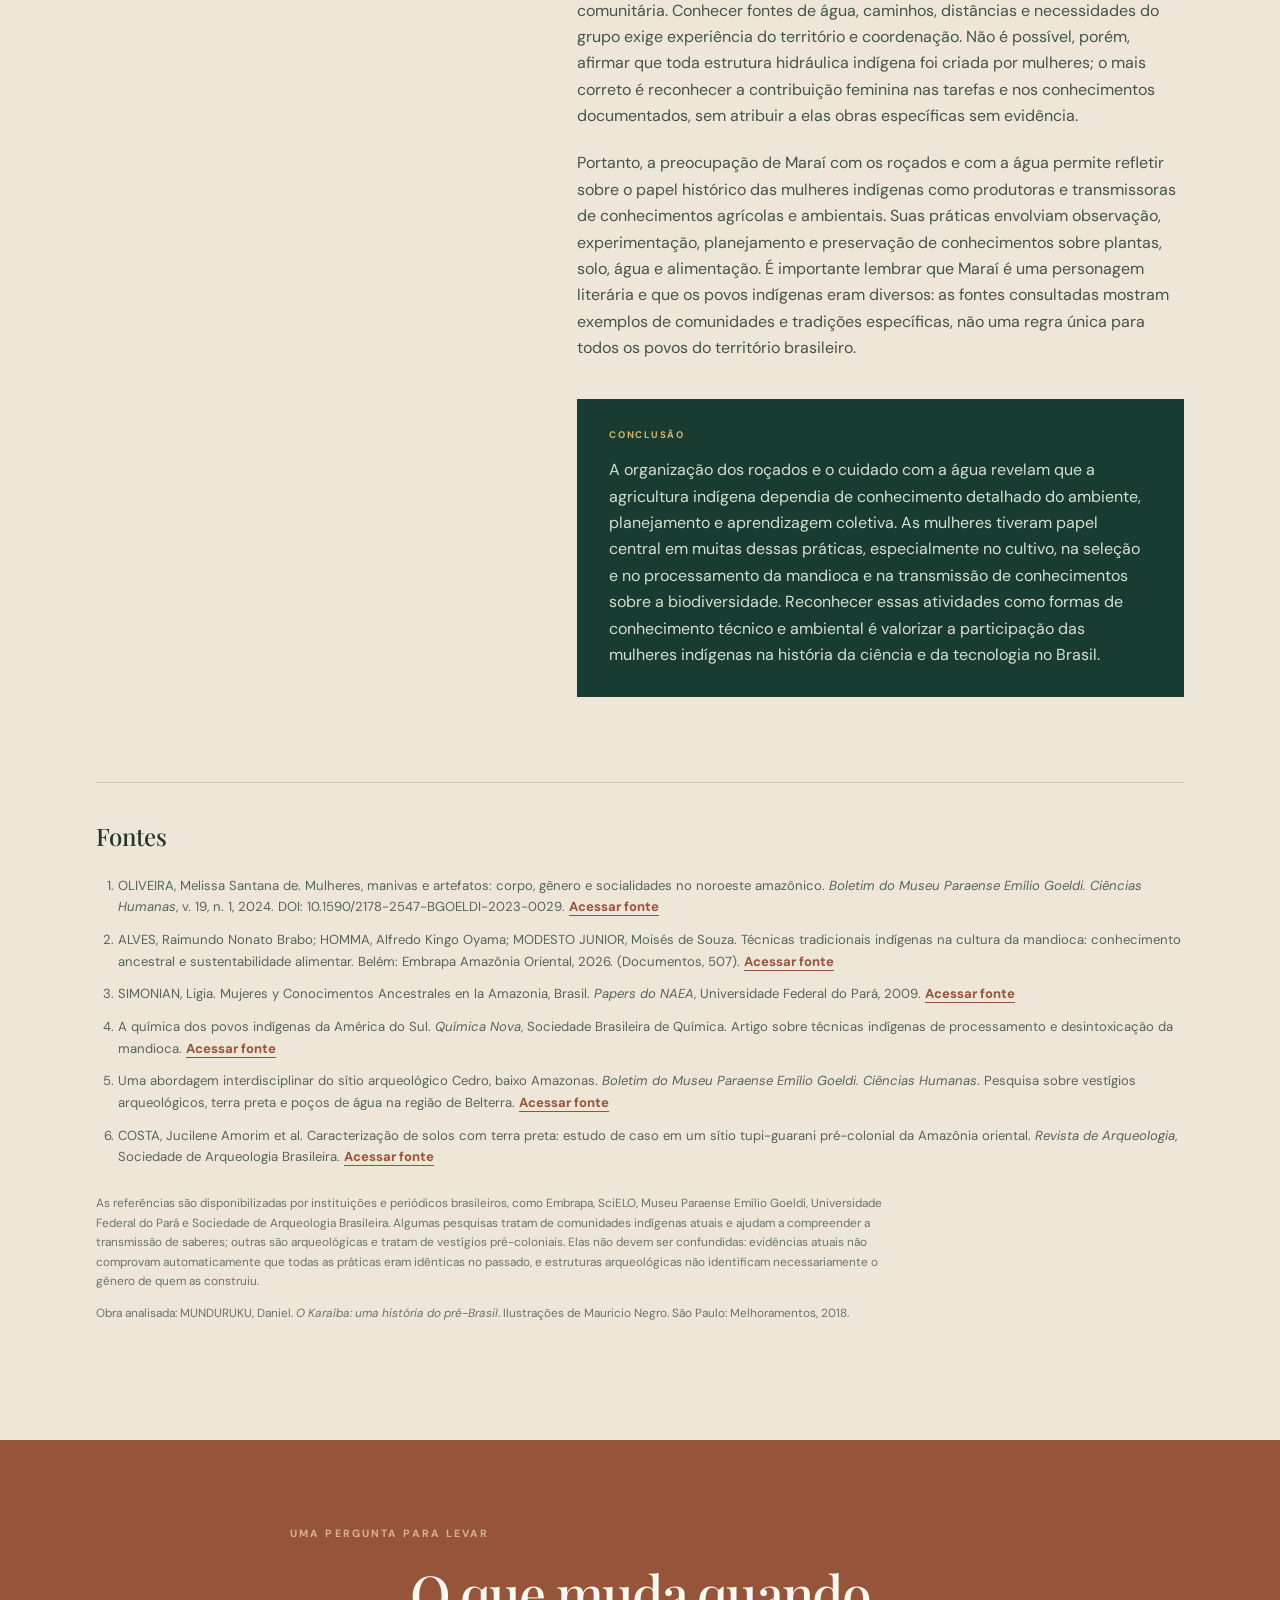
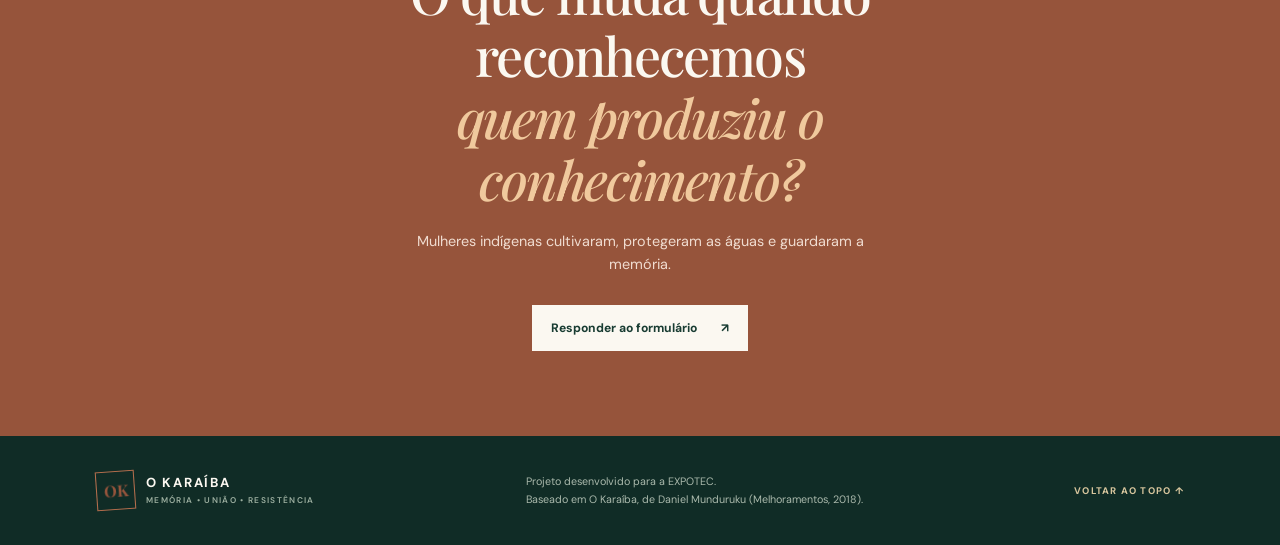
==== commit 98cc4c50: "Add files via upload" ====
--- a/index.html
+++ b/index.html
@@ -3,11 +3,11 @@
 <head>
   <meta charset="UTF-8">
   <meta name="viewport" content="width=device-width, initial-scale=1.0">
-  <meta name="description" content="Uma experiência sobre O Karaíba, de Daniel Munduruku: memória, união e resistência dos povos originários.">
+  <meta name="description" content="O Karaíba, de Daniel Munduruku: as Icamiabas, Yara e os roçados de Maraí, e o conhecimento das mulheres e dos povos originários antes de 1500.">
   <title>O Karaíba | Memória, união e resistência</title>
   <link rel="preconnect" href="https://fonts.googleapis.com">
   <link rel="preconnect" href="https://fonts.gstatic.com" crossorigin>
-  <link href="https://fonts.googleapis.com/css2?family=DM+Sans:wght@400;500;600;700&family=Playfair+Display:wght@500;600;700&display=swap" rel="stylesheet">
+  <link href="https://fonts.googleapis.com/css2?family=DM+Sans:wght@400;500;600;700&family=Playfair+Display:ital,wght@0,500;0,600;0,700;1,500&display=swap" rel="stylesheet">
   <link rel="stylesheet" href="style.css">
   <script src="script.js" defer></script>
 </head>
@@ -20,24 +20,23 @@
     <button class="menu-toggle" id="menu-toggle" aria-label="Abrir menu" aria-expanded="false">☰</button>
     <nav class="nav" id="nav">
       <a href="#livro">O livro</a>
-      <a href="#historia">A história</a>
-      <a href="#temas">Temas</a>
-      <a href="#mural">Mural de leitores</a>
+      <a href="#icamiabas">Icamiabas</a>
+      <a href="#yara">Yara</a>
+      <a href="#marai">Maraí e os roçados</a>
     </nav>
   </header>
 
   <main>
     <section class="hero" id="inicio">
       <div class="hero-text">
-        <span class="eyebrow"><span></span> UMA JORNADA PELO BRASIL ANTES DE 1500</span>
-        <h1>Antes de tudo,<br><em>já havia uma história.</em></h1>
-        <p>Entre profecias, escolhas e alianças, conheça uma narrativa que nos convida a olhar o passado por outra perspectiva.</p>
+        <span class="eyebrow"><span></span> MULHERES, ÁGUAS E ROÇADOS NO PRÉ-BRASIL</span>
+        <h1>Antes de 1500,<br><em>já havia ciência.</em></h1>
+        <p>A partir de O Karaíba, de Daniel Munduruku, uma leitura sobre o que as Icamiabas, Yara e os roçados de Maraí revelam sobre conhecimento, território e o papel das mulheres indígenas.</p>
         <div class="hero-actions">
           <a class="button button-primary" href="#livro">Conheça a obra <span>↗</span></a>
-          <a class="text-link" href="#mural">Compartilhe sua opinião <span>↓</span></a>
-        </div>
-      </div>
-      <div class="hero-art" aria-label="Ilustração abstrata inspirada em paisagens de floresta e rio">
+        </div>
+      </div>
+      <div class="hero-art" aria-label="Ilustração inspirada em paisagens de floresta e rio">
         <div class="sun"></div>
         <div class="moon-text">A memória<br>permanece.</div>
         <svg class="landscape" viewBox="0 0 620 500" role="img" aria-label="Paisagem estilizada de floresta, montanhas e rio">
@@ -52,7 +51,7 @@
           </g>
           <g class="birds"><path d="M395 110q15 -15 30 0q15 -15 30 0"/><path d="M455 145q10 -10 20 0q10 -10 20 0"/></g>
         </svg>
-        <div class="art-caption">Uma história sobre<br>o valor de caminhar juntos.</div>
+        <div class="art-caption">Mulheres, águas<br>e roçados.</div>
       </div>
       <div class="hero-bottom"><span>EXPOtec · LITERATURA</span><span>ROLE PARA EXPLORAR ↓</span></div>
     </section>
@@ -61,99 +60,146 @@
       <div class="section-kicker">01 / A OBRA</div>
       <div class="intro-grid">
         <div>
-          <h2>Uma história que começa <em>antes da chegada.</em></h2>
-          <p class="lead">Em <strong>O Karaíba</strong>, de Daniel Munduruku, a narrativa se passa no período pré-cabralino e acompanha povos originários diante de uma profecia sobre uma grande ameaça que se aproxima.</p>
+          <h2>Uma história do <em>pré-Brasil.</em></h2>
+          <p class="lead">O Karaíba: uma história do pré-Brasil, de Daniel Munduruku, devolve ao território uma memória que as historiografias oficiais costumam deixar de lado. Três pontos do livro foram aprofundados aqui com pesquisa: a lenda das Icamiabas, a figura de Yara, a Rainha das Águas, e o cuidado de Maraí com os roçados e com a água.</p>
         </div>
         <div class="intro-note">
           <span class="quote-mark">“</span>
-          <p>O passado não é vazio: é feito de povos, culturas, decisões, conflitos e conhecimentos.</p>
+          <p>Lendas são histórias criadas para contar as verdades que nossas cabeças não conseguem alcançar.</p>
           <span class="note-line"></span>
-          <small>UMA IDEIA CENTRAL DA LEITURA</small>
+          <small>DANIEL MUNDURUKU · CAPÍTULO 11</small>
         </div>
       </div>
       <div class="info-strip">
         <div><span>01</span><strong>Autor</strong><small>Daniel Munduruku</small></div>
-        <div><span>02</span><strong>Tempo da narrativa</strong><small>Período pré-cabralino</small></div>
-        <div><span>03</span><strong>Questão central</strong><small>União diante da ameaça</small></div>
-      </div>
-    </section>
-
-    <section class="story-section" id="historia">
+        <div><span>02</span><strong>Ilustrações</strong><small>Mauricio Negro</small></div>
+        <div><span>03</span><strong>Edição</strong><small>Melhoramentos, 2018</small></div>
+      </div>
+    </section>
+
+    <section class="story-section" id="icamiabas">
       <div class="section-wrap">
-        <div class="section-kicker light">02 / A JORNADA</div>
+        <div class="section-kicker light">02 / AS ICAMIABAS</div>
         <div class="section-heading">
-          <h2>Quando os caminhos<br><em>se encontram.</em></h2>
-          <p>A trama reúne personagens e aldeias diferentes. Aos poucos, os acontecimentos mostram que o diálogo pode mudar o rumo de um conflito.</p>
-        </div>
-        <div class="story-grid">
-          <article class="story-card">
-            <span class="story-number">01</span><div class="story-symbol">⌁</div>
-            <h3>O mensageiro</h3>
-            <p>Perna Solta parte em uma jornada para levar os avisos de seu cacique a outras aldeias. Sua agilidade e inteligência tornam-se suas principais forças.</p>
-          </article>
-          <article class="story-card">
-            <span class="story-number">02</span><div class="story-symbol">✳</div>
-            <h3>A determinação de Potyra</h3>
-            <p>Potyra desafia o papel que esperam dela e treina para ser guerreira, desejando participar da defesa de seu povo.</p>
-          </article>
-          <article class="story-card">
-            <span class="story-number">03</span><div class="story-symbol">◌</div>
-            <h3>O conflito</h3>
-            <p>Um engano envolvendo Maraí aproxima diferentes grupos de um confronto. A tensão cresce enquanto todos tentam encontrar respostas.</p>
-          </article>
-          <article class="story-card">
-            <span class="story-number">04</span><div class="story-symbol">✧</div>
-            <h3>A aliança</h3>
-            <p>O Karaíba esclarece os mal-entendidos. Os líderes escolhem a paz e formam uma aliança entre povos que antes estavam em conflito.</p>
-          </article>
-        </div>
-        <div class="ending-note"><span class="ending-icon">↗</span><p><strong>O desfecho:</strong> anos depois, Cunhambebe avista embarcações no horizonte. A cena marca a chegada dos portugueses e o cumprimento da profecia.</p></div>
-      </div>
-    </section>
-
-    <section class="themes section-wrap" id="temas">
-      <div class="section-kicker">03 / PARA PENSAR</div>
+          <h2>O tempo em que as<br><em>mulheres mandavam.</em></h2>
+          <p>A matriarquia mitológica e a ciência da autonomia feminina.</p>
+        </div>
+        <p class="story-lead">A presença da narrativa das Icamiabas no texto de Daniel Munduruku resgata a memória de arranjos sociais matriarcais e autônomos que contradizem frontalmente as historiografias oficiais que tentam naturalizar a dominação masculina ao longo do tempo. Ao trazer à tona o mito das mulheres guerreiras da Amazônia, a narrativa evidencia que a divisão sexual do trabalho e da autoridade é uma construção cultural e política, passível de contestação e transformação.</p>
+
+        <div class="pair">
+          <div>
+            <span class="pair-num">01</span>
+            <p>O diálogo comunitário registrado na obra ressalta a lembrança de um período em que o poder decisório e a força militar pertenciam integralmente às mulheres.</p>
+          </div>
+          <blockquote class="quote-block">
+            <p>Voltaremos ao tempo das Icamiabas. O tempo em que as mulheres mandavam nos homens e eram mais fortes e determinadas que eles.</p>
+            <cite>Capítulo 11, p. 60-61</cite>
+          </blockquote>
+        </div>
+
+        <div class="pair">
+          <div>
+            <span class="pair-num">02</span>
+            <p>A lenda das Icamiabas narra a insurgência de Kaxi contra a violência e a escravização impostas pelos homens às mulheres no passado primordial. Ao aprender as artes da luta e da sobrevivência, Kaxi organiza uma rebelião que inverte a estrutura de opressão e estabelece uma sociedade autogestionada por mulheres. Esse relato explicita que os saberes de autodefesa, organização política e gestão coletiva foram dominados e desenvolvidos de forma autônoma pelas figuras femininas.</p>
+          </div>
+          <blockquote class="quote-block">
+            <p>Kaxi, filha da vitória-régia. Nasceu com o espírito predestinado a mudar aquele modo de viver. Quando Kaxi cresceu e foi tomando consciência das atrocidades pelas quais passavam as mulheres de seu mundo, tomou a decisão de lutar para que suas irmãs não fossem mais maltratadas pelos homens.</p>
+            <cite>Capítulo 11, p. 61</cite>
+          </blockquote>
+        </div>
+
+        <div class="pair">
+          <div>
+            <span class="pair-num">03</span>
+            <p>A relevância das Icamiabas para esta discussão apoia-se no papel da oralidade e do mito como formas legítimas de produção, preservação e compartilhamento de conhecimento histórico e epistemológico. O mito não é tratado como simples fábula irreal, mas como uma ciência da memória que ensina verdades profundas sobre os perigos da opressão e a necessidade do equilíbrio comunitário.</p>
+          </div>
+          <blockquote class="quote-block">
+            <p>Lendas são histórias criadas para contar as verdades que nossas cabeças não conseguem alcançar... Lendas são histórias que dizem que é preciso tomar cuidado com os caminhos que queremos seguir.</p>
+            <cite>Capítulo 11, p. 62-63</cite>
+          </blockquote>
+        </div>
+
+        <div class="ending-note"><span class="ending-icon">↗</span><p>As Icamiabas simbolizam, assim, o ápice da resistência feminina indígena. Elas servem de espelho e inspiração para jovens como Potyra e provam que a história da humanidade guarda em suas margens modelos sociais em que a liderança, a ciência militar e a governança estiveram plenamente nas mãos das mulheres.</p></div>
+      </div>
+    </section>
+
+    <section class="essay-section section-wrap" id="yara">
+      <div class="section-kicker">03 / YARA</div>
       <div class="section-heading dark-heading">
-        <h2>Mais do que contar uma história,<br><em>é mudar o ponto de vista.</em></h2>
-        <p>A obra permite refletir sobre memória, identidade e sobre quem costuma ter o direito de contar a História.</p>
-      </div>
-      <div class="theme-grid">
-        <article class="theme-card theme-large">
-          <span class="theme-icon">◉</span><span class="theme-label">PERSPECTIVA</span>
-          <h3>Uma história além do olhar europeu</h3>
-          <p>O enredo apresenta o território antes da colonização como um espaço já habitado por povos com culturas, organização, espiritualidade e relações próprias.</p>
-        </article>
-        <article class="theme-card">
-          <span class="theme-icon">✳</span><span class="theme-label">RESISTÊNCIA</span>
-          <h3>Memória ancestral</h3>
-          <p>As profecias, os sonhos e os elementos da natureza participam das decisões e da forma como os personagens compreendem o mundo.</p>
-        </article>
-        <article class="theme-card">
-          <span class="theme-icon">⌁</span><span class="theme-label">SUPERAÇÃO</span>
-          <h3>Força em diferentes formas</h3>
-          <p>Perna Solta e Potyra mostram que coragem e contribuição não precisam seguir um único modelo.</p>
-        </article>
-        <article class="theme-card theme-wide">
-          <span class="theme-icon">⟷</span><span class="theme-label">COLETIVIDADE</span>
-          <h3>A união como caminho</h3>
-          <p>A aliança entre os povos destaca a importância do diálogo e da cooperação diante de uma ameaça comum.</p>
-        </article>
+        <h2>Yara, a<br><em>Rainha das Águas.</em></h2>
+        <p>Ecologia fluvial, hidrologia e conservação de ecossistemas.</p>
+      </div>
+      <div class="essay">
+        <aside class="question">
+          <span class="essay-label">A PERGUNTA</span>
+          <p>Como as manifestações e ensinamentos da “Rainha das Águas” (Yara) expressam o conhecimento teórico e prático sobre as bacias hidrográficas tropicais, e qual tem sido a contribuição de biólogas, ecólogas e hidrólogas na tradução do manejo preservacionista aquático indígena para as ciências ambientais contemporâneas?</p>
+        </aside>
+        <div class="essay-text">
+          <p>As manifestações e ensinamentos da Yara, a “Rainha das Águas”, sintetizam o acervo etnoecológico e hidrológico dos povos originários ao estruturar uma complexa matriz de governança ambiental que compreende o ciclo hidrológico, o regime de vazões e a preservação do equilíbrio ecossistêmico nas bacias hidrográficas tropicais. Paralelamente, a atuação de pesquisadoras nas áreas de biologia, ecologia e hidrologia atua na tradução e validação teórica desse manejo ancestral, convertendo saberes tradicionais empíricos em modelos contemporâneos de conservação e justiça ambiental.</p>
+          <p>As narrativas fundacionais originárias, como se observa no romance O Karaíba, de Daniel Munduruku, articulam a figura da Yara não como uma mera alegoria folclórica, mas como a personificação de uma entidade orientadora e protetora dos territórios hídricos. Na cosmologia indígena, a “Rainha das Águas” opera como uma instituição socioambiental de regulação que estabelece tabus de pesca, delimita o uso de recursos comunitários e exige a observância rigorosa dos ritmos sazonais de cheias e secas dos rios tropicais. Os preceitos transmitidos por essa entidade codificam a própria mecânica dos ecossistemas fluviais: o pulso de inundação, a manutenção da vegetação ciliar, a preservação dos igarapés como berçários da biodiversidade e a interdependência entre a saúde da mata e a qualidade da água. A cosmopolítica associada à Yara conceitua a bacia hidrográfica não como um insumo inerte ou recurso explorável, mas como um organismo vivo e dotado de intencionalidade.</p>
+          <p>Essa perspectiva holística e ecocêntrica encontra forte apelo pedagógico quando associada à literatura contemporânea e a produções da cultura pop, como em narrativas audiovisuais do calibre de Moana ou na representação da teia biológica de Pandora em Avatar, obras nas quais o elemento hídrico e a biosfera são elevados à condição de sujeitos de direitos e agentes de sabedoria ancestral. É fascinante constatar como o arcabouço cosmológico originário antecipou em séculos preceitos teóricos que a ecologia política moderna e a hidrologia sistêmica levaram décadas para formalizar no meio acadêmico ocidental. Sob a lente dos povos da floresta, a interdição mítica exercida pelas divindades fluviais atua como um mecanismo preventivo contra o colapso dos mananciais, assegurando a sustentabilidade da fauna aquática e a segurança hídrica ao longo das gerações.</p>
+          <p>No âmbito das ciências ambientais contemporâneas, a contribuição de biólogas, ecólogas e hidrólogas tem sido central na descolonização da pesquisa científica e na integração do manejo preservacionista aquático indígena às ciências de ponta. Através da etnoecologia, da etnohidrologia e da gestão participativa de microbacias, essas cientistas lideram investigações que comprovam empiricamente a eficácia de práticas tradicionais, como o manejo rotativo de áreas alagáveis, a conservação de bioindicadores vegetais e a restauração de zonas ripárias. Ao traduzir a linguagem simbólico-mítica do saber ancestral em modelos epidemiológicos, métricas de integridade ecológica e diretrizes de governança ambiental, essas pesquisadoras desconstruíram a hegemonia utilitarista sobre os recursos hídricos. A convergência entre os ensinamentos da Rainha das Águas e a pesquisa acadêmica evidencia que a conservação sustentável dos rios tropicais depende do diálogo horizontal entre a ancestralidade indígena e a ciência contemporânea.</p>
+        </div>
+      </div>
+    </section>
+
+    <section class="essay-section tint" id="marai">
+      <div class="section-wrap">
+        <div class="section-kicker">04 / MARAÍ E OS ROÇADOS</div>
+        <div class="section-heading dark-heading">
+          <h2>A terra e a água<br><em>como conhecimento.</em></h2>
+          <p>A engenharia agrícola e o manejo ecológico pré-cabralino.</p>
+        </div>
+        <div class="essay">
+          <aside class="question">
+            <span class="essay-label">A PERGUNTA</span>
+            <p>De que forma a preocupação de Maraí com a organização dos roçados (mandioca, batata-doce e inhame) e com a logística do transporte de água reflete o papel histórico das mulheres nativas na invenção e no aprimoramento dos conhecimentos agrícolas e do manejo ambiental no Brasil pré-colonial?</p>
+          </aside>
+          <div class="essay-text">
+            <span class="essay-label">RESPOSTA</span>
+            <p>A preocupação de Maraí com os roçados e com o transporte de água pode ser entendida como expressão de conhecimentos práticos sobre agricultura e ambiente. Organizar o cultivo de mandioca, batata-doce e inhame exige observar as características das plantas, as condições do solo e da umidade, os períodos de plantio e colheita e as necessidades alimentares da comunidade. Essas atividades envolvem planejamento, experiência, seleção de variedades e transmissão de conhecimentos entre gerações.</p>
+            <p>Pesquisas brasileiras ajudam a demonstrar a importância das mulheres indígenas nesses processos. Um artigo publicado em 2024 no Boletim do Museu Paraense Emílio Goeldi analisa a relação das mulheres Tukano orientais com as manivas, hastes usadas no plantio da mandioca e com os instrumentos da roça e da casa-cozinha. O estudo mostra que o conhecimento sobre variedades, cultivo e processamento é aprendido na prática, com mulheres mais velhas, e que as mulheres são reconhecidas como “donas” das roças e dos conhecimentos relacionados à mandioca. Embora o artigo trate de comunidades Tukano atuais e de suas tradições, ele ajuda a compreender como esses saberes são transmitidos entre gerações.</p>
+            <p>A Embrapa também destaca que os povos indígenas tiveram papel decisivo na domesticação, seleção e diversificação da mandioca. O material “Técnicas tradicionais indígenas na cultura da mandioca”, publicado pela Embrapa Amazônia Oriental, descreve conhecimentos sobre variedades adaptadas a diferentes solos, policultivos, manejo agrícola e processamento da farinha. Esses procedimentos demonstram observação cuidadosa das plantas e do ambiente. A mandioca, especialmente algumas variedades, precisa passar por etapas de processamento para reduzir substâncias tóxicas; um artigo publicado na revista Química Nova explica que esse preparo reúne processos mecânicos, hidráulicos e bioquímicos e registra que, entre os Waurá, o plantio, a colheita e o processamento são atividades realizadas por mulheres.</p>
+            <p>A diversidade dos roçados também pode ser relacionada ao manejo ecológico. Cultivar diferentes espécies e variedades permite aproveitar características distintas das plantas e adaptar a produção às condições locais. A pesquisadora Ligia Simonian, em estudo disponível no repositório da Universidade Federal do Pará, discute o papel das mulheres amazônicas na conservação da biodiversidade e dos conhecimentos sobre variedades de mandioca, plantas medicinais e espécies florestais. Isso mostra que o conhecimento agrícola não se limita ao plantio: envolve preservar sementes e mudas, reconhecer espécies e manter a diversidade de cultivos.</p>
+            <p>Quanto ao solo e à água, pesquisas arqueológicas publicadas pelo Museu Paraense Emílio Goeldi e pela Sociedade de Arqueologia Brasileira mostram que populações indígenas pré-coloniais modificaram e manejaram suas paisagens. Entre as evidências estão solos antropogênicos conhecidos como Terra Preta de Índio, poços, caminhos, campos elevados e outras estruturas. Um estudo sobre o sítio arqueológico Cedro, no baixo Amazonas, menciona poços naturais e artificiais associados à ocupação antiga, alguns capazes de armazenar água da chuva. Essas descobertas demonstram planejamento e conhecimento ambiental coletivo. Entretanto, os vestígios arqueológicos nem sempre permitem identificar se foram mulheres ou homens que construíram cada estrutura.</p>
+            <p>Assim, a logística de buscar e transportar água, quando aparece na narrativa, pode ser interpretada como parte da organização do trabalho e da sobrevivência comunitária. Conhecer fontes de água, caminhos, distâncias e necessidades do grupo exige experiência do território e coordenação. Não é possível, porém, afirmar que toda estrutura hidráulica indígena foi criada por mulheres; o mais correto é reconhecer a contribuição feminina nas tarefas e nos conhecimentos documentados, sem atribuir a elas obras específicas sem evidência.</p>
+            <p>Portanto, a preocupação de Maraí com os roçados e com a água permite refletir sobre o papel histórico das mulheres indígenas como produtoras e transmissoras de conhecimentos agrícolas e ambientais. Suas práticas envolviam observação, experimentação, planejamento e preservação de conhecimentos sobre plantas, solo, água e alimentação. É importante lembrar que Maraí é uma personagem literária e que os povos indígenas eram diversos: as fontes consultadas mostram exemplos de comunidades e tradições específicas, não uma regra única para todos os povos do território brasileiro.</p>
+            <div class="conclusion">
+              <span class="essay-label light">CONCLUSÃO</span>
+              <p>A organização dos roçados e o cuidado com a água revelam que a agricultura indígena dependia de conhecimento detalhado do ambiente, planejamento e aprendizagem coletiva. As mulheres tiveram papel central em muitas dessas práticas, especialmente no cultivo, na seleção e no processamento da mandioca e na transmissão de conhecimentos sobre a biodiversidade. Reconhecer essas atividades como formas de conhecimento técnico e ambiental é valorizar a participação das mulheres indígenas na história da ciência e da tecnologia no Brasil.</p>
+            </div>
+          </div>
+        </div>
+
+        <div class="sources" id="fontes">
+          <h3>Fontes</h3>
+          <ol>
+            <li>OLIVEIRA, Melissa Santana de. Mulheres, manivas e artefatos: corpo, gênero e socialidades no noroeste amazônico. <em>Boletim do Museu Paraense Emílio Goeldi. Ciências Humanas</em>, v. 19, n. 1, 2024. DOI: 10.1590/2178-2547-BGOELDI-2023-0029. <a href="https://www.scielo.br/j/bgoeldi/a/RTC3bL7xccVDy6drCzGpmQK/?lang=pt" target="_blank" rel="noopener">Acessar fonte</a></li>
+            <li>ALVES, Raimundo Nonato Brabo; HOMMA, Alfredo Kingo Oyama; MODESTO JUNIOR, Moisés de Souza. Técnicas tradicionais indígenas na cultura da mandioca: conhecimento ancestral e sustentabilidade alimentar. Belém: Embrapa Amazônia Oriental, 2026. (Documentos, 507). <a href="https://www.infoteca.cnptia.embrapa.br/infoteca/handle/doc/1185607" target="_blank" rel="noopener">Acessar fonte</a></li>
+            <li>SIMONIAN, Ligia. Mujeres y Conocimentos Ancestrales en la Amazonia, Brasil. <em>Papers do NAEA</em>, Universidade Federal do Pará, 2009. <a href="https://periodicos.ufpa.br/index.php/pnaea/article/view/11416" target="_blank" rel="noopener">Acessar fonte</a></li>
+            <li>A química dos povos indígenas da América do Sul. <em>Química Nova</em>, Sociedade Brasileira de Química. Artigo sobre técnicas indígenas de processamento e desintoxicação da mandioca. <a href="https://www.scielo.br/j/qn/a/rYR3xpPFSBFnLJZ4KkSTZ9w/?lang=pt" target="_blank" rel="noopener">Acessar fonte</a></li>
+            <li>Uma abordagem interdisciplinar do sítio arqueológico Cedro, baixo Amazonas. <em>Boletim do Museu Paraense Emílio Goeldi. Ciências Humanas</em>. Pesquisa sobre vestígios arqueológicos, terra preta e poços de água na região de Belterra. <a href="https://www.scielo.br/j/bgoeldi/a/nwm7v9Wdw3swXC4Jz7nt8pm/?lang=pt" target="_blank" rel="noopener">Acessar fonte</a></li>
+            <li>COSTA, Jucilene Amorim et al. Caracterização de solos com terra preta: estudo de caso em um sítio tupi-guarani pré-colonial da Amazônia oriental. <em>Revista de Arqueologia</em>, Sociedade de Arqueologia Brasileira. <a href="https://www.revista.sabnet.org/ojs/index.php/sab/article/view/415" target="_blank" rel="noopener">Acessar fonte</a></li>
+          </ol>
+          <p class="source-note">As referências são disponibilizadas por instituições e periódicos brasileiros, como Embrapa, SciELO, Museu Paraense Emílio Goeldi, Universidade Federal do Pará e Sociedade de Arqueologia Brasileira. Algumas pesquisas tratam de comunidades indígenas atuais e ajudam a compreender a transmissão de saberes; outras são arqueológicas e tratam de vestígios pré-coloniais. Elas não devem ser confundidas: evidências atuais não comprovam automaticamente que todas as práticas eram idênticas no passado, e estruturas arqueológicas não identificam necessariamente o gênero de quem as construiu.</p>
+          <p class="source-note">Obra analisada: MUNDURUKU, Daniel. <em>O Karaíba: uma história do pré-Brasil</em>. Ilustrações de Mauricio Negro. São Paulo: Melhoramentos, 2018.</p>
+        </div>
       </div>
     </section>
 
     <section class="reflection">
       <div class="reflection-inner">
         <span class="section-kicker light">UMA PERGUNTA PARA LEVAR</span>
-        <h2>O que muda quando<br><em>escutamos outras vozes?</em></h2>
-        <p>Conhecer diferentes perspectivas também é uma forma de preservar histórias que não podem ser esquecidas.</p>
-        <a href="mural.html" class="button button-light">Deixe sua reflexão <span>↓</span></a>
-      </div>
-    </section>
-
+        <h2>O que muda quando reconhecemos<br><em>quem produziu o conhecimento?</em></h2>
+        <p>Mulheres indígenas cultivaram, protegeram as águas e guardaram a memória.</p>
+        <a class="button button-light" href="COLE_AQUI_O_LINK_DO_FORMS" target="_blank" rel="noopener">Responder ao formulário <span>↗</span></a>
+      </div>
+    </section>
+  </main>
 
   <footer class="footer">
     <a class="brand footer-brand" href="#inicio"><span class="brand-mark">OK</span><span>O KARAÍBA<small>MEMÓRIA • UNIÃO • RESISTÊNCIA</small></span></a>
-    <p>Projeto desenvolvido para a EXPOTEC.<br>Conteúdo apresentado a partir do resumo de leitura.</p>
+    <p>Projeto desenvolvido para a EXPOTEC.<br>Baseado em O Karaíba, de Daniel Munduruku (Melhoramentos, 2018).</p>
     <a href="#inicio" class="back-top">VOLTAR AO TOPO ↑</a>
   </footer>
 </body>
--- a/style.css
+++ b/style.css
@@ -1,4 +1,4 @@
-/* O KARAÍBA — identidade visual inspirada em floresta, terra e água */
+/* O Karaíba | EXPOTEC */
 :root {
   --forest: #183c32;
   --forest-deep: #102c26;
@@ -75,7 +75,6 @@
 .info-strip strong { font-size: .78rem; }
 .info-strip small { color: var(--muted); font-size: .7rem; }
 .story-section { background: var(--forest-deep); color: var(--paper); padding: 100px 0 95px; position: relative; overflow: hidden; }
-.story-section::after { content: "✳"; position: absolute; right: -30px; top: 20px; font-size: 22rem; line-height: 1; color: rgba(214,180,111,.035); pointer-events: none; }
 .light { color: #d6b486; }
 .section-heading { display: flex; justify-content: space-between; align-items: end; gap: 40px; margin: 22px 0 48px; position: relative; z-index: 1; }
 .section-heading h2 { margin: 0; }
@@ -102,49 +101,11 @@
 .theme-card h3 { font-family: var(--serif); font-size: 1.45rem; line-height: 1.2; font-weight: 500; margin: 9px 0 12px; }
 .theme-card p { color: #637067; font-size: .78rem; margin: 0; }
 .reflection { background: var(--clay-dark); color: var(--paper); padding: 85px 7.5%; text-align: center; position: relative; overflow: hidden; }
-.reflection::before, .reflection::after { content: "✳"; position: absolute; color: rgba(255,255,255,.07); font-size: 13rem; }
-.reflection::before { left: 4%; top: -50px; }.reflection::after { right: 4%; bottom: -100px; }
 .reflection-inner { max-width: 700px; margin: auto; position: relative; z-index: 1; }
 .reflection h2 { margin: 20px 0; }
 .reflection h2 em { color: #f0c99d; }
 .reflection p { color: #f0dcd0; max-width: 510px; margin: 0 auto 28px; font-size: .9rem; }
 .button-light { background: var(--paper); color: var(--forest); }
-.mural-section { padding-top: 105px; padding-bottom: 90px; }
-.mural-heading { display: flex; justify-content: space-between; align-items: end; gap: 30px; margin: 20px 0 42px; }
-.mural-heading h2 { margin-bottom: 14px; }
-.mural-heading p { max-width: 540px; color: var(--muted); margin: 0; font-size: .9rem; }
-.mural-count { display: flex; align-items: center; gap: 12px; padding: 12px 17px; border-left: 2px solid var(--clay); }
-.mural-count strong { font-family: var(--serif); color: var(--clay); font-size: 2.5rem; font-weight: 500; line-height: 1; }
-.mural-count span { color: var(--muted); font-size: .55rem; font-weight: 700; letter-spacing: .1em; line-height: 1.5; }
-.mural-layout { display: grid; grid-template-columns: .85fr 1.15fr; gap: 25px; align-items: start; }
-.opinion-form { background: #eee8dc; padding: 28px; }
-.form-top { display: flex; gap: 13px; align-items: center; margin-bottom: 25px; }
-.form-top > span { width: 40px; height: 40px; display: grid; place-items: center; background: var(--forest); color: var(--gold); font-size: 1.2rem; }
-.form-top strong, .form-top small { display: block; }
-.form-top strong { font-family: var(--serif); font-size: 1.15rem; font-weight: 500; }
-.form-top small { color: var(--muted); font-size: .68rem; }
-.opinion-form label { display: block; font-size: .7rem; font-weight: 700; margin: 15px 0 7px; }
-.opinion-form input, .opinion-form textarea { width: 100%; padding: 12px 13px; border: 1px solid #d6cebf; background: #fbf8f1; font: inherit; font-size: .78rem; color: var(--ink); border-radius: 0; outline: none; resize: vertical; }
-.opinion-form input:focus, .opinion-form textarea:focus { border-color: var(--leaf); box-shadow: 0 0 0 2px rgba(82,115,90,.12); }
-.form-bottom { display: flex; justify-content: space-between; align-items: center; gap: 12px; margin-top: 16px; }
-.form-bottom small { color: var(--muted); font-size: .65rem; }
-.form-bottom .button { padding: 12px 14px; gap: 12px; }
-.form-feedback { color: var(--forest); font-size: .72rem; min-height: 1em; margin: 10px 0 0; }
-.opinions-area { min-height: 300px; border: 1px solid var(--line); padding: 23px; }
-.opinions-top { display: flex; justify-content: space-between; align-items: center; border-bottom: 1px solid var(--line); padding-bottom: 15px; margin-bottom: 17px; }
-.opinions-top strong { font-family: var(--serif); font-size: 1.25rem; font-weight: 500; }
-.opinions-top span { color: var(--clay-dark); font-size: .56rem; letter-spacing: .13em; font-weight: 700; }
-.opinions-list { display: grid; gap: 13px; }
-.empty-state { text-align: center; padding: 40px 15px; color: var(--muted); }
-.empty-state > span { display: block; font-size: 2rem; color: var(--clay); margin-bottom: 10px; }
-.empty-state strong { color: var(--ink); font-family: var(--serif); font-size: 1.15rem; font-weight: 500; }
-.empty-state p { font-size: .75rem; margin: 7px 0 0; }
-.opinion-card { padding: 16px; background: #f3eee5; border-left: 2px solid var(--clay); }
-.opinion-card-head { display: flex; justify-content: space-between; align-items: center; gap: 10px; margin-bottom: 8px; }
-.opinion-card strong { font-size: .76rem; }
-.opinion-card time { font-size: .6rem; color: var(--muted); }
-.opinion-card p { margin: 0; color: #59685e; font-size: .78rem; overflow-wrap: anywhere; }
-.mural-disclaimer { color: var(--muted); font-size: .68rem; margin: 18px 0 0; }
 .footer { background: var(--forest-deep); color: #d8dfd5; padding: 35px 7.5%; display: flex; align-items: center; justify-content: space-between; gap: 25px; }
 .footer-brand { color: var(--paper); }
 .footer-brand small { color: #9cafa0; }
@@ -177,7 +138,7 @@
   .art-caption { right: 8%; bottom: 2%; font-size: .8rem; }
   .hero-bottom { left: 7%; right: 7%; bottom: 20px; font-size: .48rem; }
   .section-wrap { width: 86%; }
-  .intro, .themes, .mural-section { padding-top: 75px; padding-bottom: 75px; }
+  .intro, .themes { padding-top: 75px; padding-bottom: 75px; }
   .intro-grid { grid-template-columns: 1fr; gap: 25px; }
   h2 { font-size: 2.5rem; }
   .info-strip { grid-template-columns: 1fr; gap: 18px; margin-top: 35px; }
@@ -191,16 +152,48 @@
   .theme-grid { grid-template-columns: 1fr; }
   .theme-large, .theme-wide { grid-column: auto; grid-row: auto; min-height: 0; }
   .reflection { padding: 70px 7%; }
-  .reflection::before, .reflection::after { font-size: 8rem; }
-  .mural-heading { display: block; }
-  .mural-count { margin-top: 25px; width: fit-content; }
-  .mural-layout { grid-template-columns: 1fr; }
-  .opinion-form { padding: 22px; }
-  .form-bottom { align-items: flex-start; flex-direction: column; }
-  .form-bottom .button { width: 100%; }
   .footer { flex-direction: column; align-items: flex-start; padding: 32px 7%; }
+}
+
+/* Seções de conteúdo */
+.story-lead { position: relative; z-index: 1; max-width: 820px; color: #d3dccf; font-size: 1.05rem; margin-bottom: 38px; }
+.pair { display: grid; grid-template-columns: 1fr 1fr; gap: clamp(28px, 5vw, 64px); padding: 34px 0; border-top: 1px solid rgba(228,224,203,.18); align-items: start; position: relative; z-index: 1; }
+.pair-num { display: block; color: var(--gold); font-size: .65rem; letter-spacing: .15em; font-weight: 700; margin-bottom: 12px; }
+.pair p { color: #c4cec1; font-size: .95rem; margin: 0; }
+.quote-block { margin: 0; padding-left: 24px; border-left: 2px solid var(--gold); }
+.quote-block p { font-family: var(--serif); font-style: italic; font-size: 1.12rem; line-height: 1.6; color: #f1e8d5; margin: 0 0 14px; }
+.quote-block cite { font-style: normal; font-size: .6rem; letter-spacing: .15em; font-weight: 700; color: var(--gold); }
+.ending-note p { font-size: .95rem; }
+.story-section .ending-note { margin-top: 10px; }
+.essay-section { padding-top: 105px; padding-bottom: 105px; }
+.essay-section.tint { width: 100%; background: #eee6d7; margin: 0; }
+.essay-section.tint > .section-wrap { width: min(1120px, 85%); }
+.essay { display: grid; grid-template-columns: .8fr 1.2fr; gap: clamp(30px, 6vw, 80px); align-items: start; }
+.question { position: sticky; top: 110px; border-left: 2px solid var(--clay); padding: 4px 0 4px 26px; }
+.question p { font-family: var(--serif); font-size: 1.2rem; line-height: 1.55; margin: 10px 0 0; }
+.essay-label { display: block; color: var(--clay-dark); font-size: .6rem; letter-spacing: .18em; font-weight: 700; margin-bottom: 14px; }
+.essay-label.light { color: var(--gold); }
+.essay-text p { font-size: 1rem; color: #44554b; margin-bottom: 1.3em; }
+.conclusion { background: var(--forest); color: var(--paper); padding: 28px 32px 8px; margin-top: 38px; }
+.conclusion p { color: #d6dfd2; }
+.sources { margin-top: 85px; padding-top: 34px; border-top: 1px solid var(--line); }
+.sources h3 { font-family: var(--serif); font-size: 1.5rem; font-weight: 500; margin-bottom: 18px; }
+.sources ol { padding-left: 22px; margin: 0 0 26px; }
+.sources li { font-size: .82rem; color: #55665c; margin-bottom: 11px; }
+.sources a { color: var(--clay-dark); font-weight: 700; border-bottom: 1px solid currentColor; }
+.sources a:hover { color: var(--clay); }
+.source-note { font-size: .74rem; color: var(--muted); max-width: 820px; }
+@media (max-width: 900px) {
+  .pair, .essay { grid-template-columns: 1fr; }
+  .question { position: static; }
+}
+@media (max-width: 650px) {
+  .essay-section { padding-top: 75px; padding-bottom: 75px; }
+  .conclusion { padding: 22px 22px 4px; }
+  .quote-block { padding-left: 18px; }
 }
 @media (prefers-reduced-motion: reduce) {
   html { scroll-behavior: auto; }
   *, *::before, *::after { transition-duration: .01ms !important; animation-duration: .01ms !important; }
 }
+.story-section h2 em { color: #d6b486; }
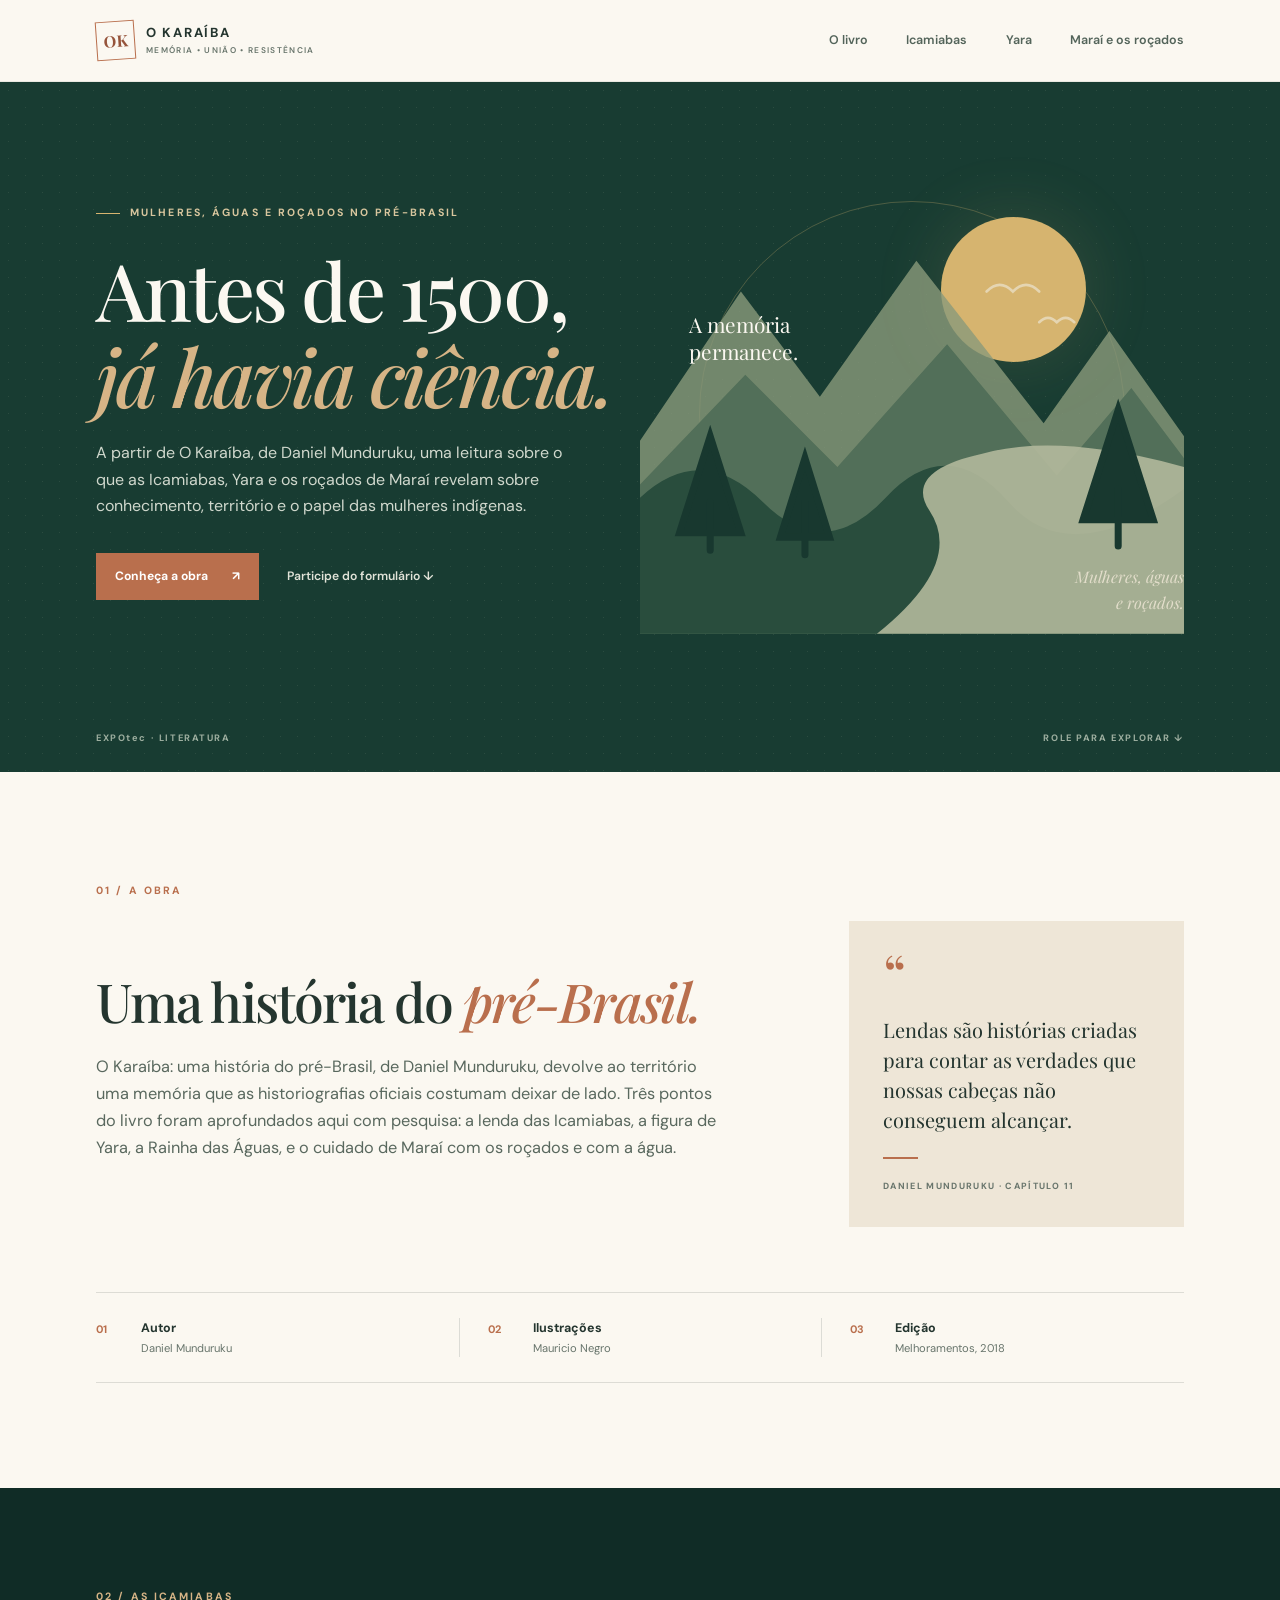
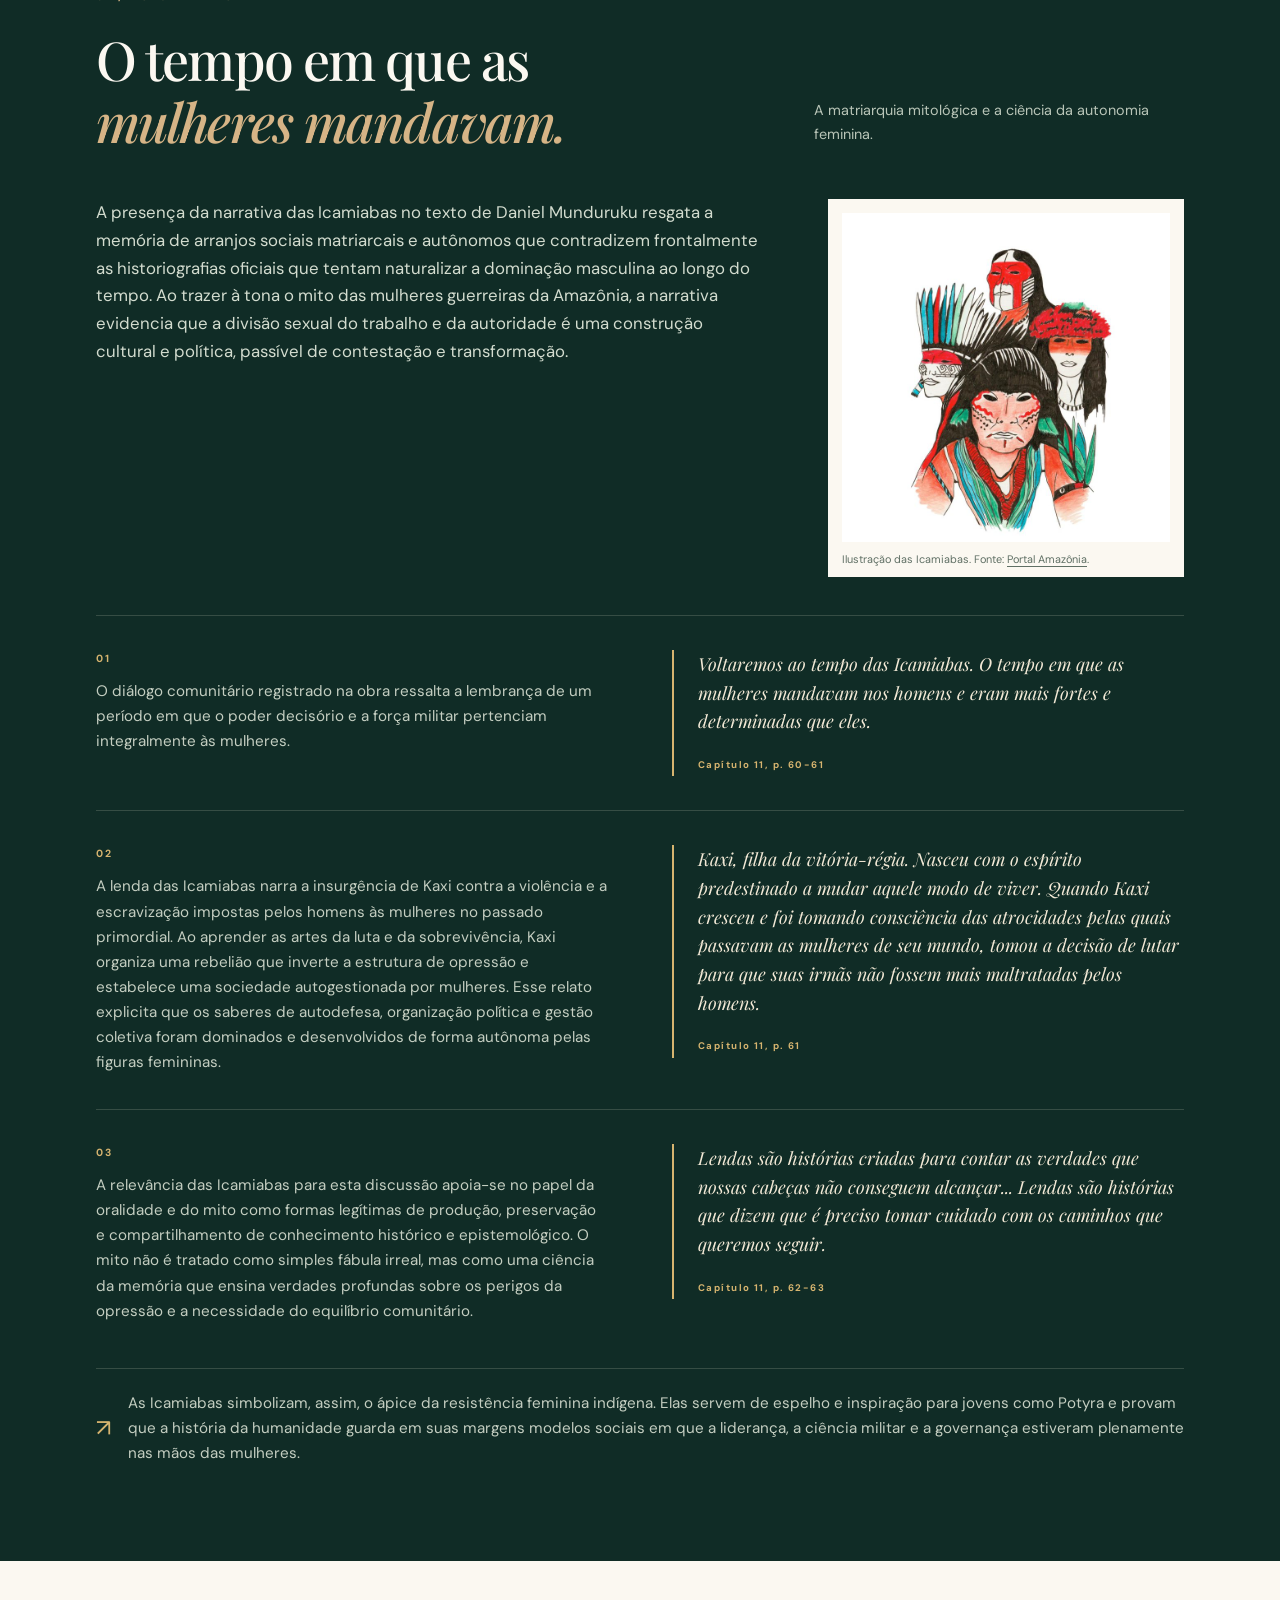
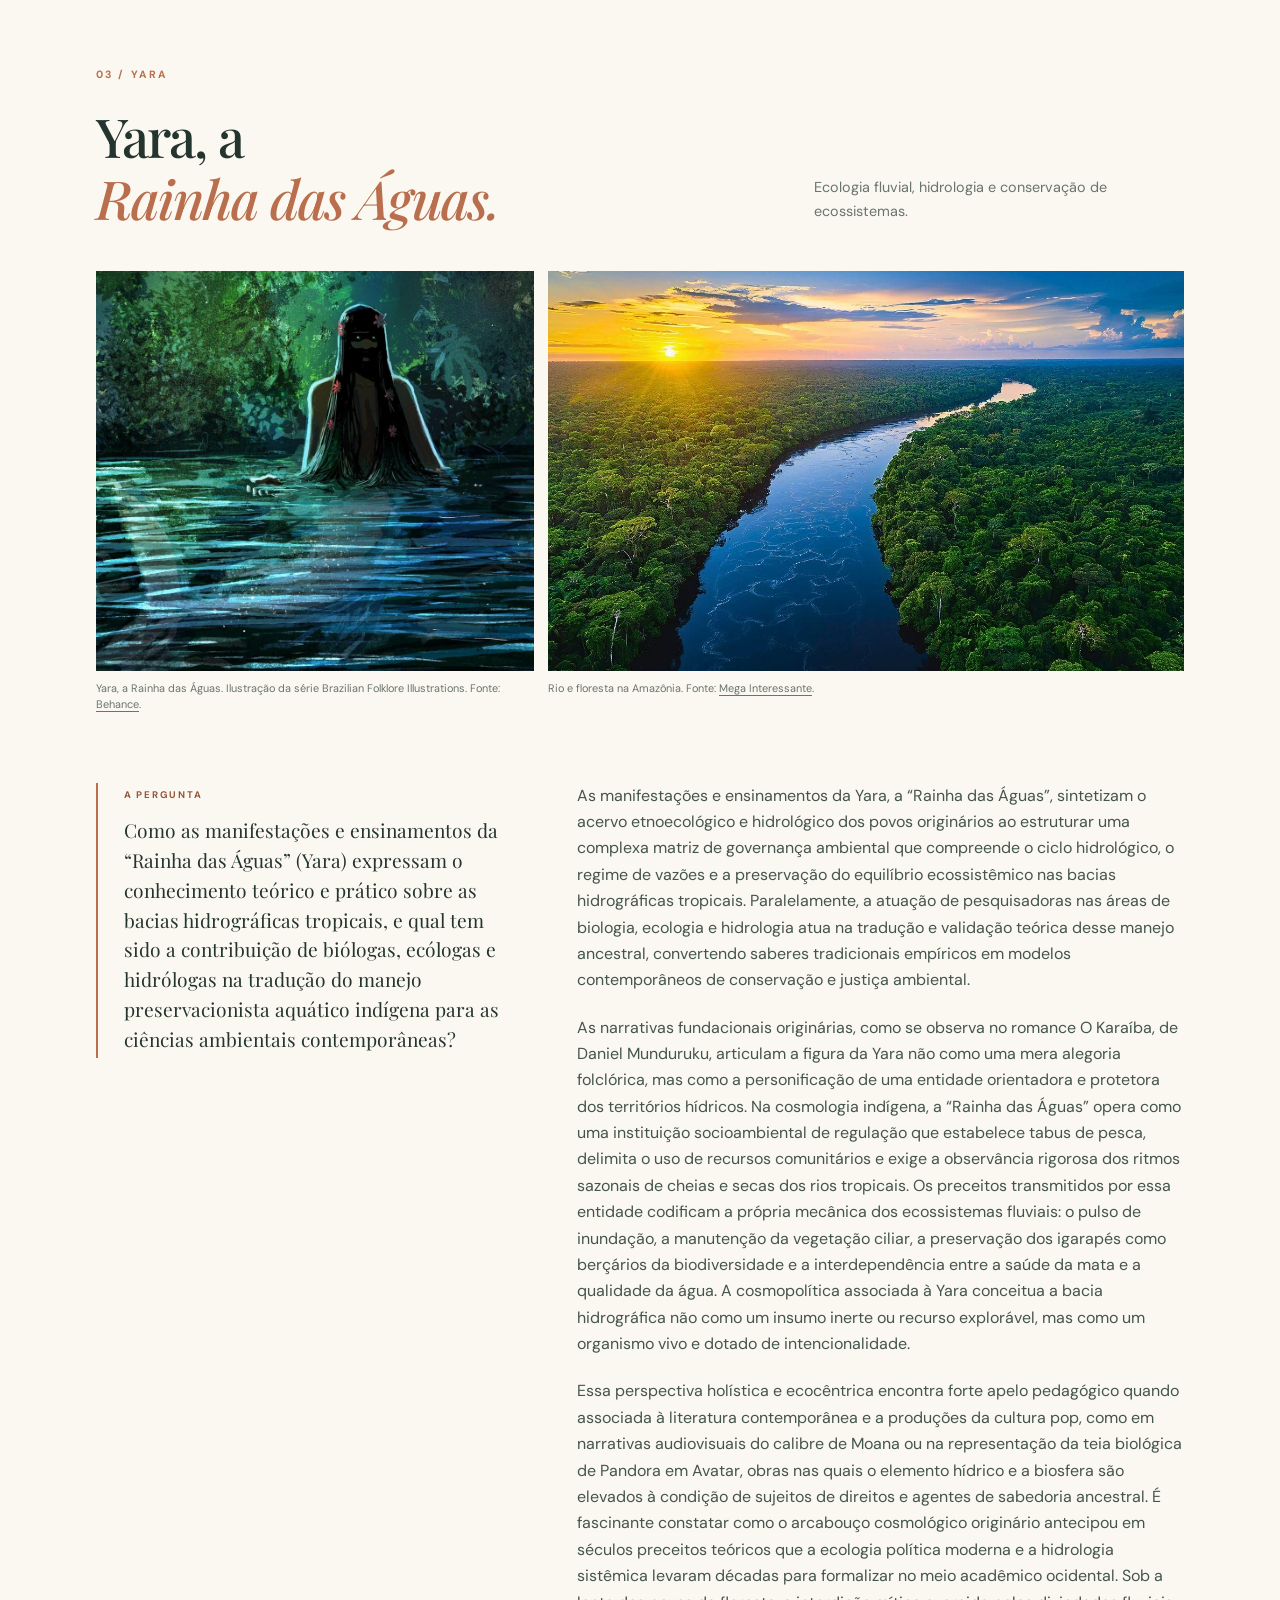
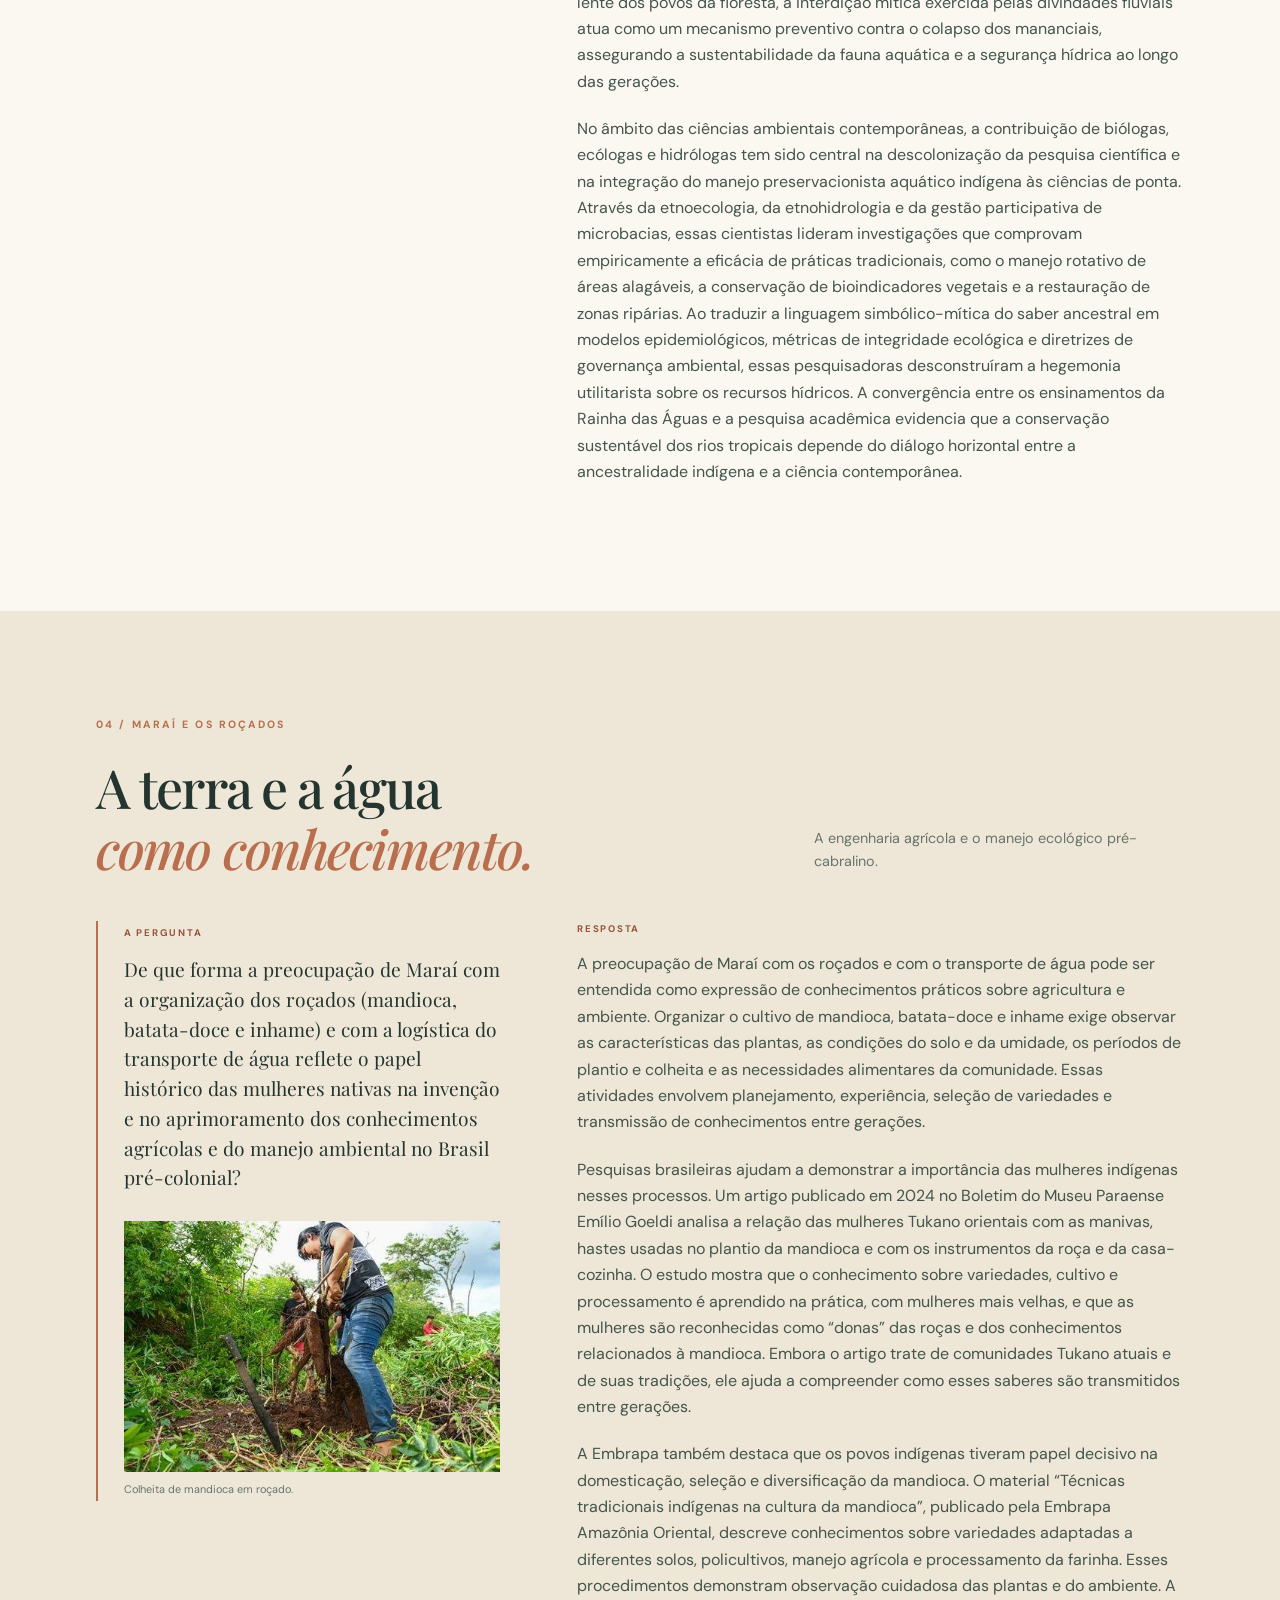
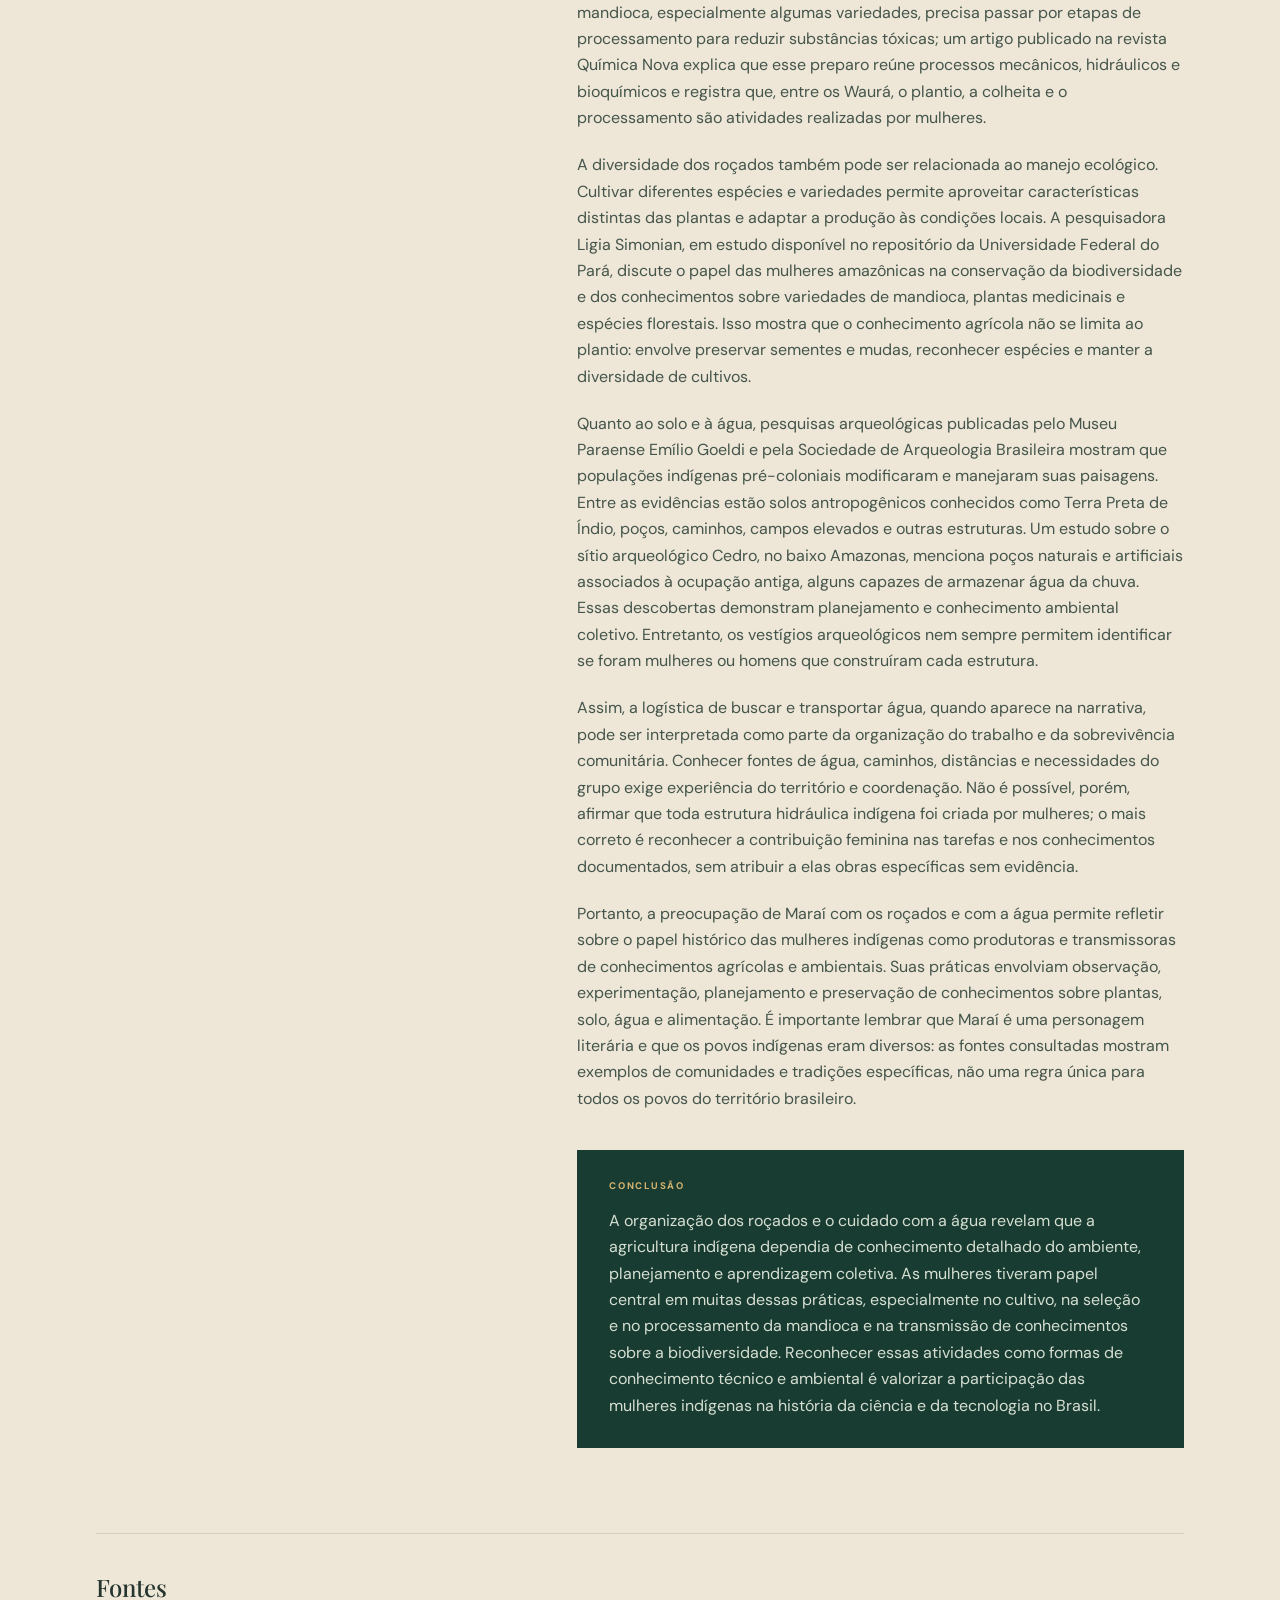
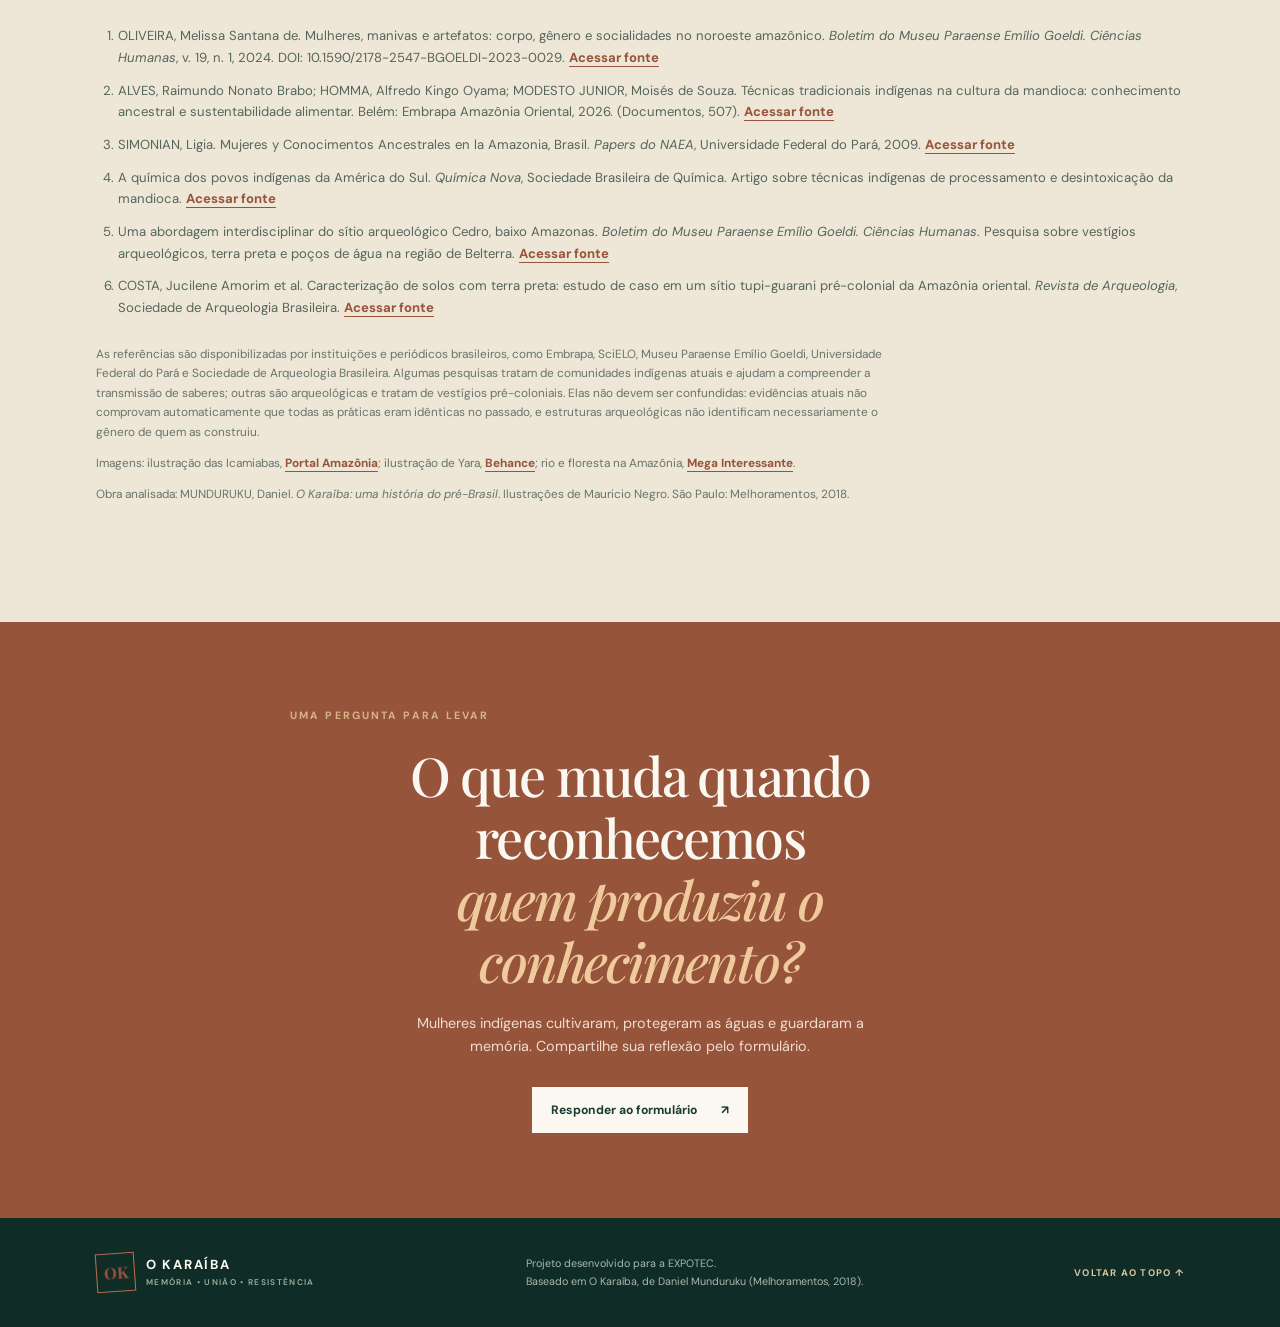
==== commit 0b3f04b5: "imgs e forms" ====
--- a/index.html
+++ b/index.html
@@ -34,6 +34,7 @@
         <p>A partir de O Karaíba, de Daniel Munduruku, uma leitura sobre o que as Icamiabas, Yara e os roçados de Maraí revelam sobre conhecimento, território e o papel das mulheres indígenas.</p>
         <div class="hero-actions">
           <a class="button button-primary" href="#livro">Conheça a obra <span>↗</span></a>
+          <a class="text-link" href="#participar">Participe do formulário <span>↓</span></a>
         </div>
       </div>
       <div class="hero-art" aria-label="Ilustração inspirada em paisagens de floresta e rio">
@@ -84,7 +85,13 @@
           <h2>O tempo em que as<br><em>mulheres mandavam.</em></h2>
           <p>A matriarquia mitológica e a ciência da autonomia feminina.</p>
         </div>
-        <p class="story-lead">A presença da narrativa das Icamiabas no texto de Daniel Munduruku resgata a memória de arranjos sociais matriarcais e autônomos que contradizem frontalmente as historiografias oficiais que tentam naturalizar a dominação masculina ao longo do tempo. Ao trazer à tona o mito das mulheres guerreiras da Amazônia, a narrativa evidencia que a divisão sexual do trabalho e da autoridade é uma construção cultural e política, passível de contestação e transformação.</p>
+        <div class="story-intro">
+          <p class="story-lead">A presença da narrativa das Icamiabas no texto de Daniel Munduruku resgata a memória de arranjos sociais matriarcais e autônomos que contradizem frontalmente as historiografias oficiais que tentam naturalizar a dominação masculina ao longo do tempo. Ao trazer à tona o mito das mulheres guerreiras da Amazônia, a narrativa evidencia que a divisão sexual do trabalho e da autoridade é uma construção cultural e política, passível de contestação e transformação.</p>
+          <figure class="story-fig">
+            <img src="img/icamiabas.jpg" width="800" height="800" loading="lazy" alt="Ilustração de quatro mulheres indígenas guerreiras, com pinturas no rosto, cocares e adornos de penas">
+            <figcaption>Ilustração das Icamiabas. Fonte: <a href="https://portalamazonia.com/amazonas/guerreiras-amazonas-conheca-a-historia-das-icamiabas/" target="_blank" rel="noopener">Portal Amazônia</a>.</figcaption>
+          </figure>
+        </div>
 
         <div class="pair">
           <div>
@@ -128,6 +135,16 @@
       <div class="section-heading dark-heading">
         <h2>Yara, a<br><em>Rainha das Águas.</em></h2>
         <p>Ecologia fluvial, hidrologia e conservação de ecossistemas.</p>
+      </div>
+      <div class="figure-pair">
+        <figure>
+          <img src="img/iara.jpg" width="1000" height="1000" loading="lazy" alt="Ilustração de Yara, mulher de cabelos longos com flores, emergindo de um rio cercado por mata">
+          <figcaption>Yara, a Rainha das Águas. Ilustração da série Brazilian Folklore Illustrations. Fonte: <a href="https://www.behance.net/gallery/101165891/Brazilian-Folklore-Illustrations" target="_blank" rel="noopener">Behance</a>.</figcaption>
+        </figure>
+        <figure>
+          <img src="img/amazonas.jpg" width="1200" height="800" loading="lazy" alt="Vista aérea de um rio sinuoso cercado por floresta amazônica ao pôr do sol">
+          <figcaption>Rio e floresta na Amazônia. Fonte: <a href="https://www.megainteressante.com.br/as-maiores-cidades-do-estado-do-amazonas/" target="_blank" rel="noopener">Mega Interessante</a>.</figcaption>
+        </figure>
       </div>
       <div class="essay">
         <aside class="question">
@@ -154,6 +171,10 @@
           <aside class="question">
             <span class="essay-label">A PERGUNTA</span>
             <p>De que forma a preocupação de Maraí com a organização dos roçados (mandioca, batata-doce e inhame) e com a logística do transporte de água reflete o papel histórico das mulheres nativas na invenção e no aprimoramento dos conhecimentos agrícolas e do manejo ambiental no Brasil pré-colonial?</p>
+            <figure>
+              <img src="img/mandioca.jpg" width="500" height="333" loading="lazy" alt="Mulher arrancando mandioca em um roçado, com a terra ainda presa às raízes">
+              <figcaption>Colheita de mandioca em roçado.</figcaption>
+            </figure>
           </aside>
           <div class="essay-text">
             <span class="essay-label">RESPOSTA</span>
@@ -182,17 +203,18 @@
             <li>COSTA, Jucilene Amorim et al. Caracterização de solos com terra preta: estudo de caso em um sítio tupi-guarani pré-colonial da Amazônia oriental. <em>Revista de Arqueologia</em>, Sociedade de Arqueologia Brasileira. <a href="https://www.revista.sabnet.org/ojs/index.php/sab/article/view/415" target="_blank" rel="noopener">Acessar fonte</a></li>
           </ol>
           <p class="source-note">As referências são disponibilizadas por instituições e periódicos brasileiros, como Embrapa, SciELO, Museu Paraense Emílio Goeldi, Universidade Federal do Pará e Sociedade de Arqueologia Brasileira. Algumas pesquisas tratam de comunidades indígenas atuais e ajudam a compreender a transmissão de saberes; outras são arqueológicas e tratam de vestígios pré-coloniais. Elas não devem ser confundidas: evidências atuais não comprovam automaticamente que todas as práticas eram idênticas no passado, e estruturas arqueológicas não identificam necessariamente o gênero de quem as construiu.</p>
+          <p class="source-note">Imagens: ilustração das Icamiabas, <a href="https://portalamazonia.com/amazonas/guerreiras-amazonas-conheca-a-historia-das-icamiabas/" target="_blank" rel="noopener">Portal Amazônia</a>; ilustração de Yara, <a href="https://www.behance.net/gallery/101165891/Brazilian-Folklore-Illustrations" target="_blank" rel="noopener">Behance</a>; rio e floresta na Amazônia, <a href="https://www.megainteressante.com.br/as-maiores-cidades-do-estado-do-amazonas/" target="_blank" rel="noopener">Mega Interessante</a>.</p>
           <p class="source-note">Obra analisada: MUNDURUKU, Daniel. <em>O Karaíba: uma história do pré-Brasil</em>. Ilustrações de Mauricio Negro. São Paulo: Melhoramentos, 2018.</p>
         </div>
       </div>
     </section>
 
-    <section class="reflection">
+    <section class="reflection" id="participar">
       <div class="reflection-inner">
         <span class="section-kicker light">UMA PERGUNTA PARA LEVAR</span>
         <h2>O que muda quando reconhecemos<br><em>quem produziu o conhecimento?</em></h2>
-        <p>Mulheres indígenas cultivaram, protegeram as águas e guardaram a memória.</p>
-        <a class="button button-light" href="COLE_AQUI_O_LINK_DO_FORMS" target="_blank" rel="noopener">Responder ao formulário <span>↗</span></a>
+        <p>Mulheres indígenas cultivaram, protegeram as águas e guardaram a memória. Compartilhe sua reflexão pelo formulário.</p>
+        <a href="#" class="button button-light">Responder ao formulário <span>↗</span></a>
       </div>
     </section>
   </main>
--- a/style.css
+++ b/style.css
@@ -192,6 +192,26 @@
   .conclusion { padding: 22px 22px 4px; }
   .quote-block { padding-left: 18px; }
 }
+/* Imagens */
+figure { margin: 0; }
+figcaption { font-size: .68rem; color: var(--muted); margin-top: 9px; line-height: 1.5; }
+figcaption a { border-bottom: 1px solid currentColor; }
+figcaption a:hover { color: var(--clay); }
+.story-intro { display: grid; grid-template-columns: 1.5fr .8fr; gap: clamp(28px, 5vw, 64px); align-items: start; margin-bottom: 38px; position: relative; z-index: 1; }
+.story-intro .story-lead { margin-bottom: 0; max-width: none; }
+.story-fig { background: var(--paper); padding: 14px 14px 10px; }
+.story-fig img { width: 100%; height: auto; display: block; }
+.story-fig figcaption { color: #5f6f64; }
+.figure-pair { display: grid; grid-template-columns: 1fr 1.45fr; gap: 14px; margin-bottom: 70px; }
+.figure-pair img { width: 100%; height: clamp(240px, 32vw, 400px); object-fit: cover; display: block; }
+.question figure { margin-top: 28px; }
+.question figure img { width: 100%; height: auto; display: block; }
+@media (max-width: 900px) {
+  .story-intro { grid-template-columns: 1fr; }
+  .story-fig { max-width: 360px; }
+  .figure-pair { grid-template-columns: 1fr; margin-bottom: 50px; }
+  .figure-pair img { height: auto; max-height: 420px; }
+}
 @media (prefers-reduced-motion: reduce) {
   html { scroll-behavior: auto; }
   *, *::before, *::after { transition-duration: .01ms !important; animation-duration: .01ms !important; }
